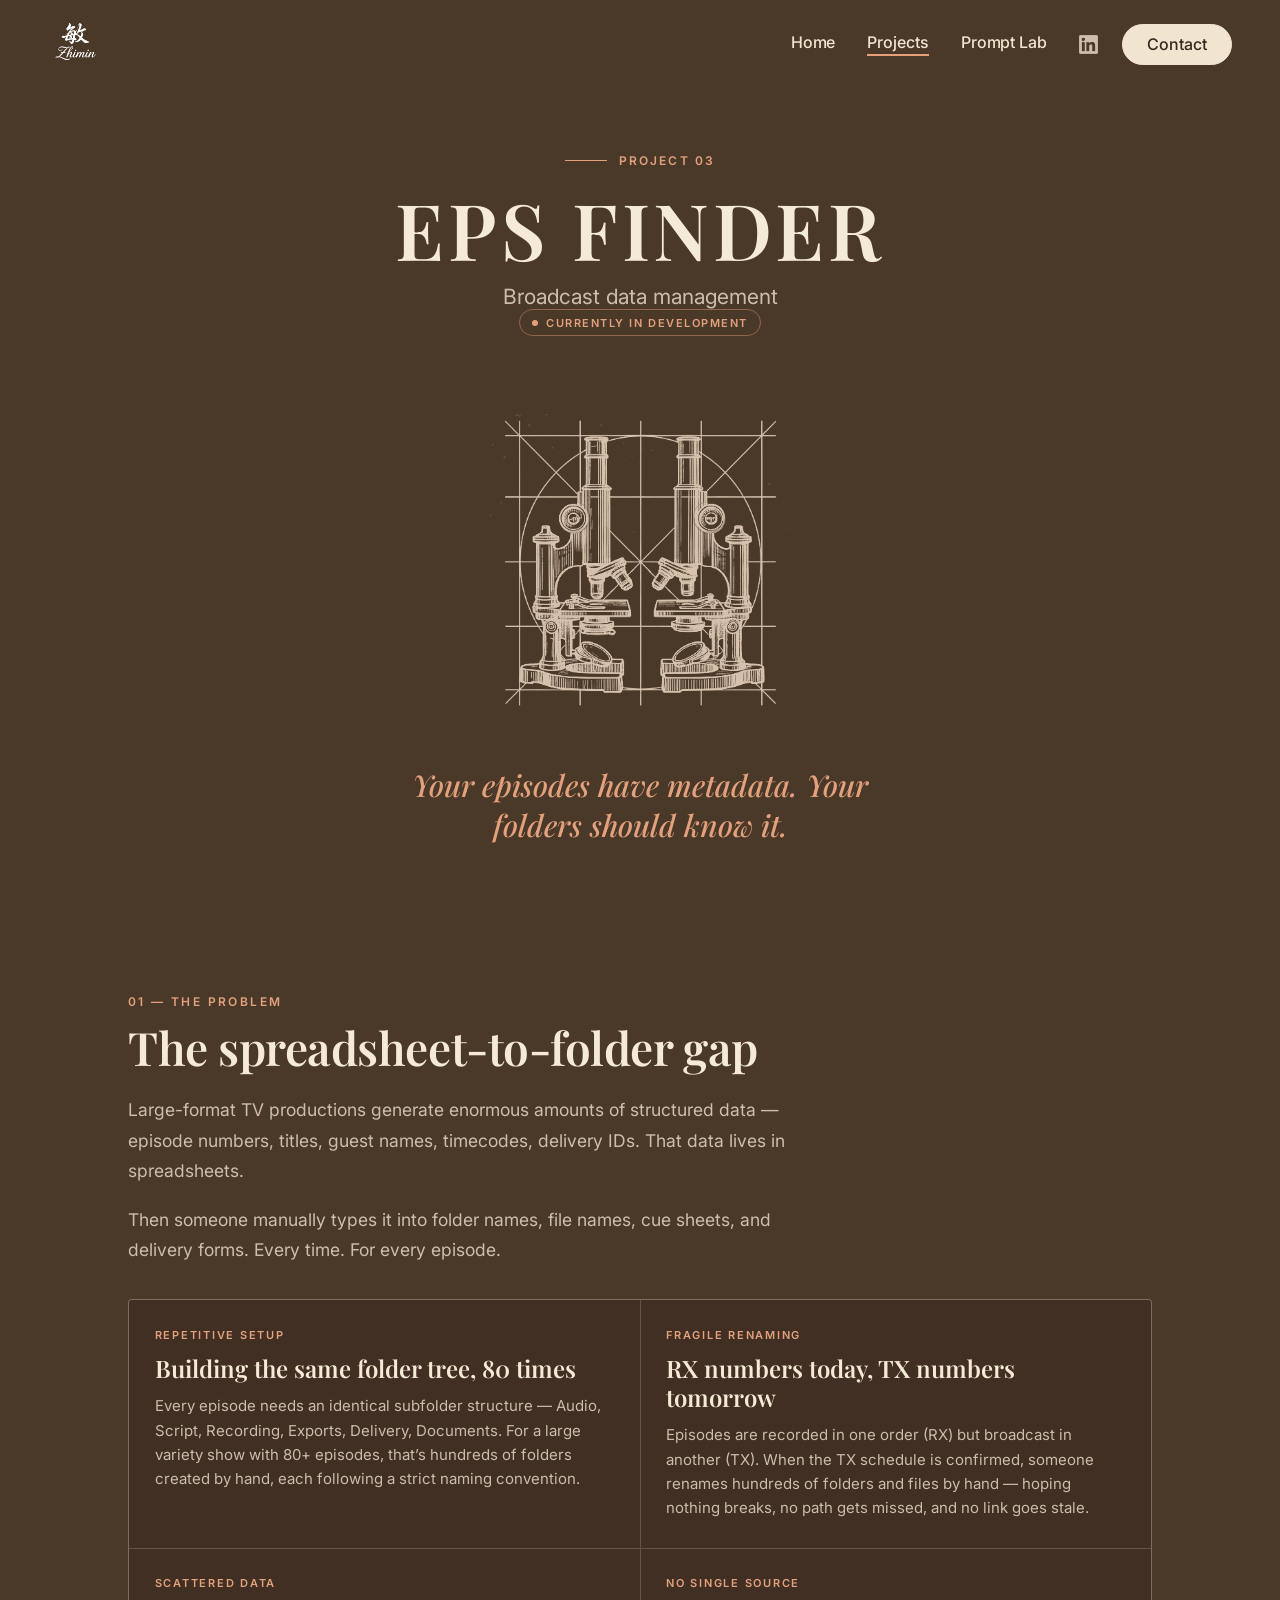
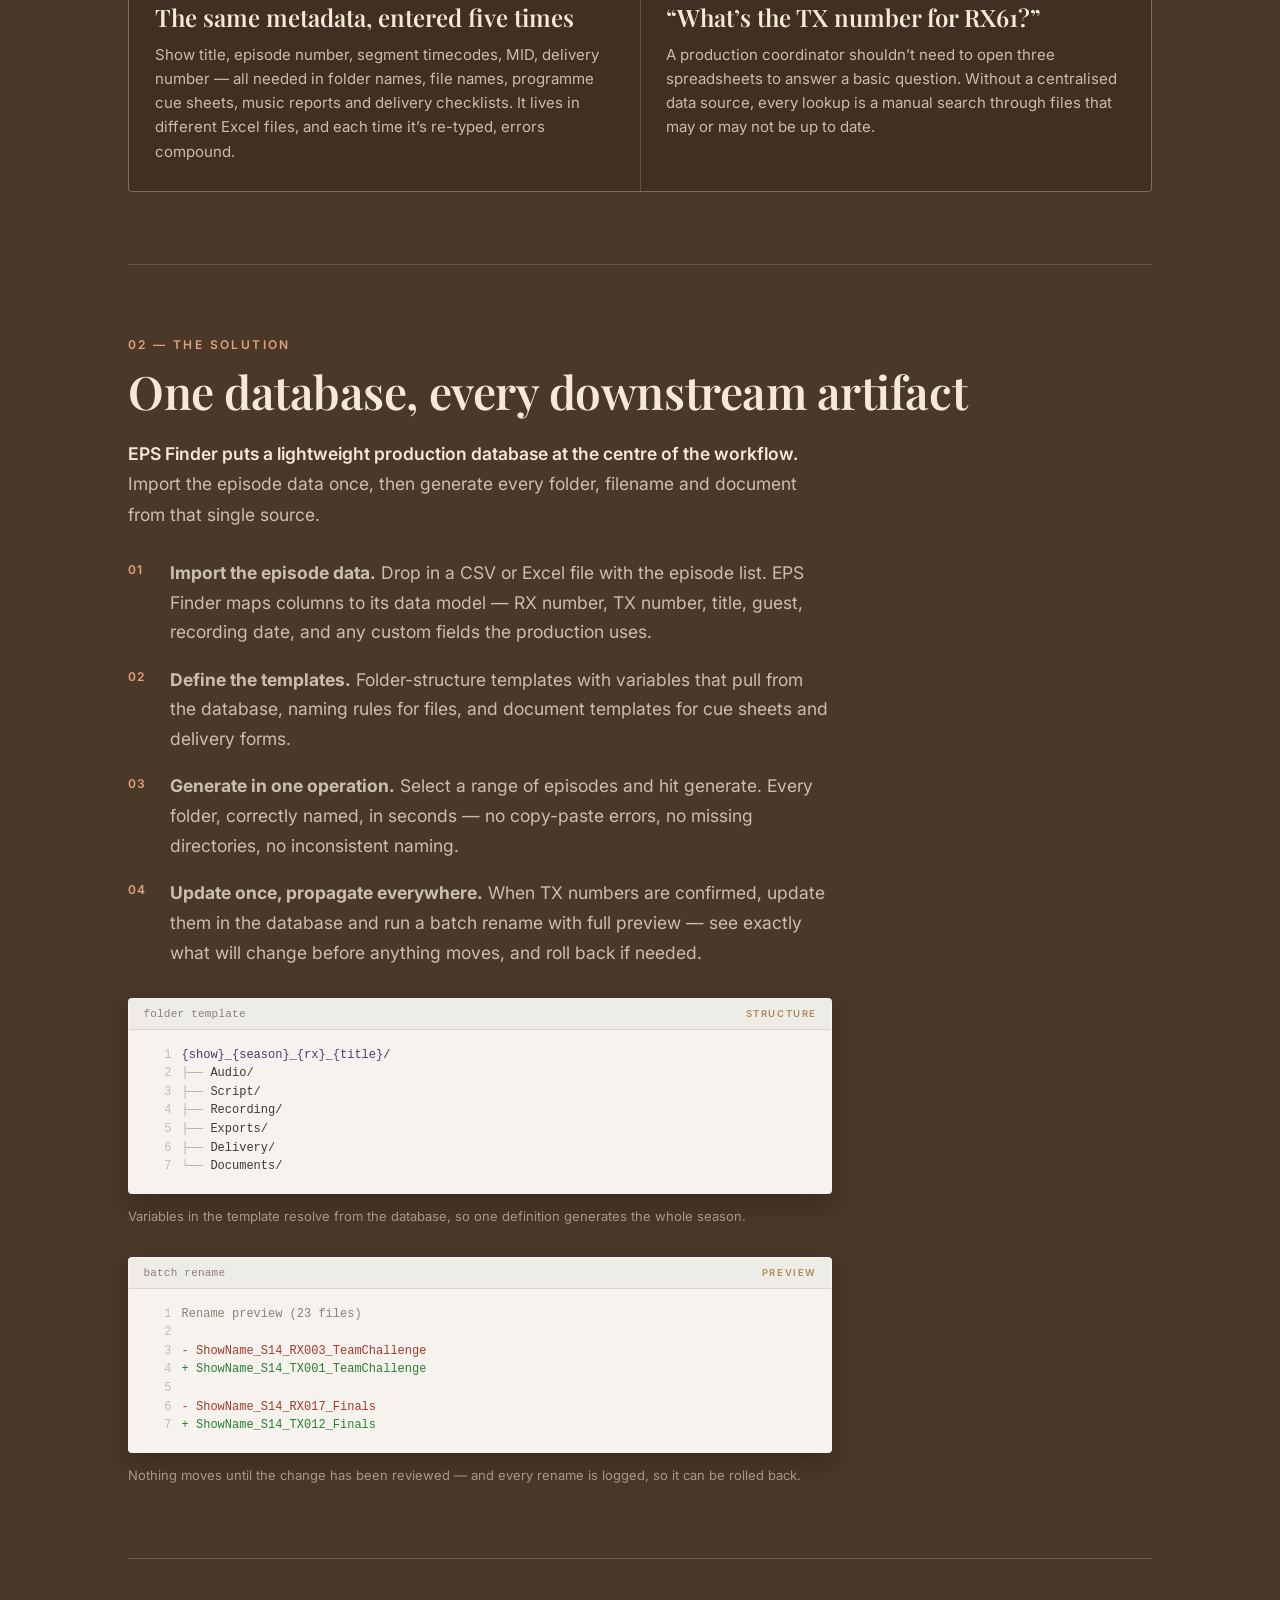
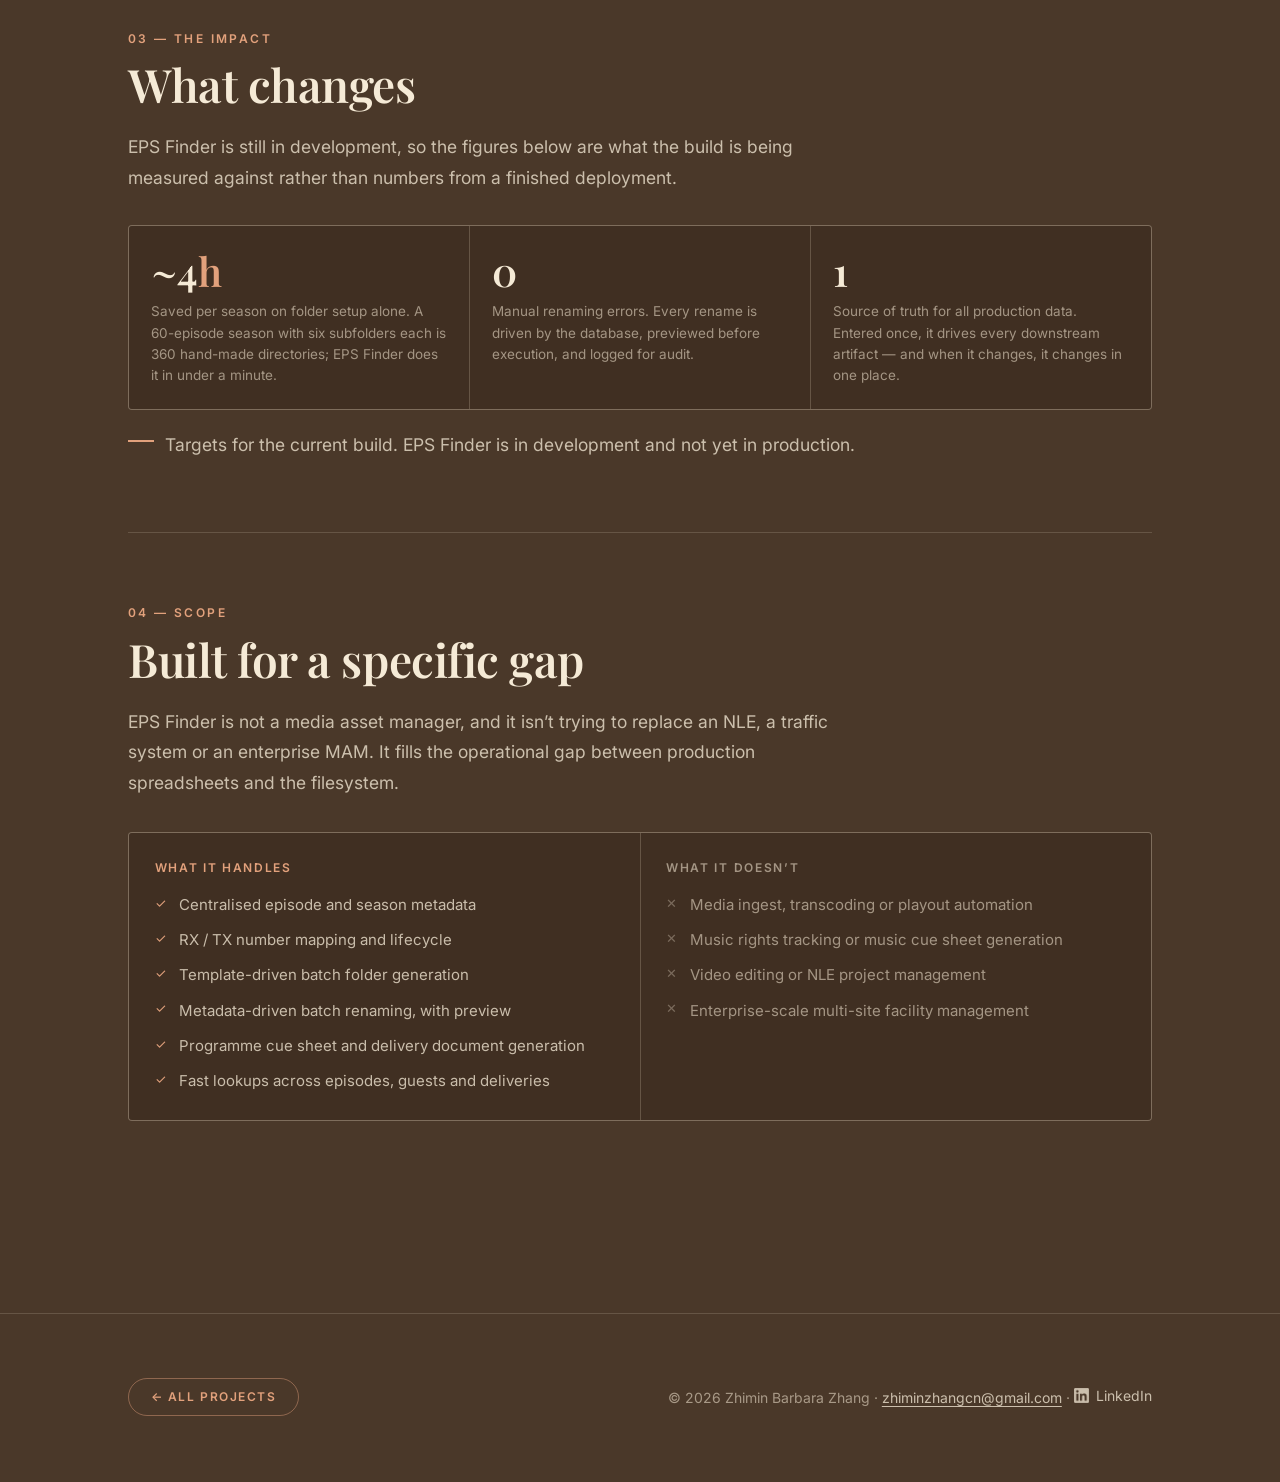
==== projects/eps-finder.html @ 6693f20f "Initial portfolio site for barbmin.com Co-Authored-By: Claude Opus 4.6 <noreply@anthropic.com>" ====
<!DOCTYPE html>
<html lang="en">
<head>
<meta charset="UTF-8">
<meta name="viewport" content="width=device-width, initial-scale=1.0">
<title>EPS Finder — Zhimin Barbara Zhang</title>
<meta name="description" content="EPS Finder — broadcast data management. One production database that drives folders, filenames and delivery documents.">
<link rel="icon" href="../assets/logo.png">

<link rel="preconnect" href="https://fonts.googleapis.com">
<link rel="preconnect" href="https://fonts.gstatic.com" crossorigin>
<link href="https://fonts.googleapis.com/css2?family=Playfair+Display:ital,wght@0,400;0,500;0,600;0,700;1,400;1,500;1,600&family=Inter:wght@400;500;600&display=swap" rel="stylesheet">

<link rel="stylesheet" href="../index.css">
<link rel="stylesheet" href="project.css">
</head>
<body>

<!-- ══════════════ NAVBAR ══════════════ -->
<nav class="nav on-dark" id="nav">
  <a class="logo" href="../index.html#home" aria-label="Zhimin Barbara Zhang — home">
    <img class="logo-mark" src="../assets/logo.png" alt="Zhimin">
  </a>
  <div class="nav-desktop">
    <a class="nav-link" href="../index.html#home">Home</a>
    <a class="nav-link is-active" href="../index.html#projects">Projects</a>
    <a class="nav-link" href="../index.html#prompt-lab">Prompt Lab</a>
    <a class="nav-social" href="https://www.linkedin.com/in/zhimin-zhang-creative" target="_blank" rel="noopener noreferrer"
       aria-label="Zhimin Barbara Zhang on LinkedIn" title="LinkedIn"><span class="li-mark" aria-hidden="true"></span></a>
    <button class="nav-pill" type="button" data-contact>Contact</button>
  </div>
  <button class="burger" id="burger" type="button" aria-label="Menu" aria-expanded="false" aria-controls="mobile-menu">
    <span></span><span></span><span></span>
  </button>
</nav>

<div class="mobile-overlay" id="mobile-menu" role="dialog" aria-modal="true" aria-label="Menu">
  <a href="../index.html#home">Home</a>
  <a href="../index.html#projects">Projects</a>
  <a href="../index.html#prompt-lab">Prompt Lab</a>
  <button class="mobile-cta" type="button" data-contact>Contact</button>
  <a class="mobile-social" href="https://www.linkedin.com/in/zhimin-zhang-creative" target="_blank" rel="noopener noreferrer"><span class="li-mark" aria-hidden="true"></span><span>LinkedIn</span></a>
</div>

<!-- ══════════════ TITLE CARD ══════════════ -->
<header class="phero">
  <div class="wrap">
    <p class="eyebrow"><span class="rule"></span>Project 03</p>
    <h1>EPS Finder</h1>
    <p class="sub">Broadcast data management</p>
    <p class="status"><span class="dot"></span>Currently in development</p>

    <div class="phero-art">
      <img class="plate" src="../assets/card_scope2.png" alt="Engraving of two mirrored microscopes">
      <img class="part" src="../assets/card_scope_lensL2.png" alt=""
           style="left:21.789%;top:28.670%;width:11.927%;height:11.927%;--dur:14s">
      <img class="part" src="../assets/card_scope_lensR2.png" alt=""
           style="left:66.972%;top:28.670%;width:11.927%;height:11.927%;--dur:14s">
      <img class="part is-static" data-axis src="../assets/card_scope_turretL2.png" alt=""
           style="left:31.651%;top:47.936%;width:16.972%;height:12.385%;--dur:20s;--k:1.4167;--ik:0.7059">
      <img class="part is-static" data-axis src="../assets/card_scope_turretR2.png" alt=""
           style="left:52.064%;top:47.936%;width:16.972%;height:12.385%;--dur:20s;--k:1.4167;--ik:0.7059">
    </div>

    <p class="tagline">Your episodes have metadata. Your folders should know it.</p>
  </div>
</header>

<!-- ══════════════ CASE STUDY ══════════════ -->
<article class="body">
  <div class="wrap">

    <section class="chapter">
      <span class="num">01 — The problem</span>
      <h2>The spreadsheet-to-folder gap</h2>
      <div class="measure">
        <p>Large-format TV productions generate enormous amounts of structured data — episode numbers,
          titles, guest names, timecodes, delivery IDs. That data lives in spreadsheets.</p>
        <p>Then someone manually types it into folder names, file names, cue sheets, and delivery forms.
          Every time. For every episode.</p>
      </div>

      <div class="issues">
        <div class="issue">
          <span class="tag">Repetitive setup</span>
          <h3>Building the same folder tree, 80 times</h3>
          <p>Every episode needs an identical subfolder structure — Audio, Script, Recording, Exports,
            Delivery, Documents. For a large variety show with 80+ episodes, that’s hundreds of folders
            created by hand, each following a strict naming convention.</p>
        </div>
        <div class="issue">
          <span class="tag">Fragile renaming</span>
          <h3>RX numbers today, TX numbers tomorrow</h3>
          <p>Episodes are recorded in one order (RX) but broadcast in another (TX). When the TX schedule
            is confirmed, someone renames hundreds of folders and files by hand — hoping nothing breaks,
            no path gets missed, and no link goes stale.</p>
        </div>
        <div class="issue">
          <span class="tag">Scattered data</span>
          <h3>The same metadata, entered five times</h3>
          <p>Show title, episode number, segment timecodes, MID, delivery number — all needed in folder
            names, file names, programme cue sheets, music reports and delivery checklists. It lives in
            different Excel files, and each time it’s re-typed, errors compound.</p>
        </div>
        <div class="issue">
          <span class="tag">No single source</span>
          <h3>“What’s the TX number for RX61?”</h3>
          <p>A production coordinator shouldn’t need to open three spreadsheets to answer a basic
            question. Without a centralised data source, every lookup is a manual search through files
            that may or may not be up to date.</p>
        </div>
      </div>
    </section>

    <section class="chapter">
      <span class="num">02 — The solution</span>
      <h2>One database, every downstream artifact</h2>
      <div class="measure">
        <p><strong>EPS Finder puts a lightweight production database at the centre of the workflow.</strong>
          Import the episode data once, then generate every folder, filename and document from that single
          source.</p>
        <ol class="steps">
          <li><strong>Import the episode data.</strong> Drop in a CSV or Excel file with the episode list.
            EPS Finder maps columns to its data model — RX number, TX number, title, guest, recording date,
            and any custom fields the production uses.</li>
          <li><strong>Define the templates.</strong> Folder-structure templates with variables that pull
            from the database, naming rules for files, and document templates for cue sheets and delivery
            forms.</li>
          <li><strong>Generate in one operation.</strong> Select a range of episodes and hit generate.
            Every folder, correctly named, in seconds — no copy-paste errors, no missing directories, no
            inconsistent naming.</li>
          <li><strong>Update once, propagate everywhere.</strong> When TX numbers are confirmed, update
            them in the database and run a batch rename with full preview — see exactly what will change
            before anything moves, and roll back if needed.</li>
        </ol>

        <figure class="codefig">
          <div class="codeblock is-inline">
            <div class="codeblock-bar">
              <span class="file">folder template</span>
              <span class="lang">Structure</span>
            </div>
            <pre class="code"><code><span class="l"><i class="path">{show}_{season}_{rx}_{title}</i>/</span><span class="l"><i class="tree">├── </i>Audio/</span><span class="l"><i class="tree">├── </i>Script/</span><span class="l"><i class="tree">├── </i>Recording/</span><span class="l"><i class="tree">├── </i>Exports/</span><span class="l"><i class="tree">├── </i>Delivery/</span><span class="l"><i class="tree">└── </i>Documents/</span></code></pre>
          </div>
          <figcaption>Variables in the template resolve from the database, so one definition
            generates the whole season.</figcaption>
        </figure>

        <figure class="codefig">
          <div class="codeblock is-inline">
            <div class="codeblock-bar">
              <span class="file">batch rename</span>
              <span class="lang">Preview</span>
            </div>
            <pre class="code"><code><span class="l"><i class="meta">Rename preview (23 files)</i></span><span class="l"></span><span class="l"><i class="del">- ShowName_S14_RX003_TeamChallenge</i></span><span class="l"><i class="ins">+ ShowName_S14_TX001_TeamChallenge</i></span><span class="l"></span><span class="l"><i class="del">- ShowName_S14_RX017_Finals</i></span><span class="l"><i class="ins">+ ShowName_S14_TX012_Finals</i></span></code></pre>
          </div>
          <figcaption>Nothing moves until the change has been reviewed — and every rename is
            logged, so it can be rolled back.</figcaption>
        </figure>
      </div>
    </section>

    <section class="chapter">
      <span class="num">03 — The impact</span>
      <h2>What changes</h2>
      <div class="measure">
        <p>EPS Finder is still in development, so the figures below are what the build is being
          measured against rather than numbers from a finished deployment.</p>
      </div>

      <div class="stats">
        <div class="stat">
          <span class="fig">~4<em>h</em></span>
          <span class="cap">Saved per season on folder setup alone. A 60-episode season with six
            subfolders each is 360 hand-made directories; EPS Finder does it in under a minute.</span>
        </div>
        <div class="stat">
          <span class="fig">0</span>
          <span class="cap">Manual renaming errors. Every rename is driven by the database, previewed
            before execution, and logged for audit.</span>
        </div>
        <div class="stat">
          <span class="fig">1</span>
          <span class="cap">Source of truth for all production data. Entered once, it drives every
            downstream artifact — and when it changes, it changes in one place.</span>
        </div>
      </div>

      <p class="provenance">Targets for the current build. EPS Finder is in development and
        not yet in production.</p>
    </section>

    <section class="chapter">
      <span class="num">04 — Scope</span>
      <h2>Built for a specific gap</h2>
      <div class="measure">
        <p>EPS Finder is not a media asset manager, and it isn’t trying to replace an NLE, a traffic
          system or an enterprise MAM. It fills the operational gap between production spreadsheets and
          the filesystem.</p>
      </div>

      <div class="scope">
        <div class="scope-col">
          <h3>What it handles</h3>
          <ul>
            <li>Centralised episode and season metadata</li>
            <li>RX / TX number mapping and lifecycle</li>
            <li>Template-driven batch folder generation</li>
            <li>Metadata-driven batch renaming, with preview</li>
            <li>Programme cue sheet and delivery document generation</li>
            <li>Fast lookups across episodes, guests and deliveries</li>
          </ul>
        </div>
        <div class="scope-col is-not">
          <h3>What it doesn’t</h3>
          <ul>
            <li>Media ingest, transcoding or playout automation</li>
            <li>Music rights tracking or music cue sheet generation</li>
            <li>Video editing or NLE project management</li>
            <li>Enterprise-scale multi-site facility management</li>
          </ul>
        </div>
      </div>
    </section>

  </div>
</article>

<footer class="pfoot">
  <div class="wrap">
    <a class="back" href="../index.html#projects">← All projects</a>
    <span class="mail">© <span id="year"></span> Zhimin Barbara Zhang ·
      <button type="button" data-contact>zhiminzhangcn@gmail.com</button> ·
      <a class="foot-li" href="https://www.linkedin.com/in/zhimin-zhang-creative"
         target="_blank" rel="noopener noreferrer">
        <span class="li-mark" aria-hidden="true"></span>LinkedIn</a></span>
  </div>
</footer>

<!-- ══════════════ CONTACT MODAL ══════════════ -->
<div class="modal-backdrop" id="modal" role="dialog" aria-modal="true" aria-labelledby="modal-title">
  <div class="modal">
    <button class="modal-close" id="modal-close" type="button" aria-label="Close">
      <svg width="16" height="16" viewBox="0 0 16 16" fill="none" aria-hidden="true">
        <path d="M3.5 3.5l9 9M12.5 3.5l-9 9" stroke="currentColor" stroke-width="1.4" stroke-linecap="round"/>
      </svg>
    </button>
    <p class="eyebrow" id="modal-title"><span class="rule"></span>Get in touch</p>
    <p class="modal-sub">Drop me a line — I read everything.</p>
    <div class="modal-row">
      <span class="modal-email">zhiminzhangcn@gmail.com</span>
      <button class="copy-btn" id="copy-btn" type="button">
        <span class="copy-label">Copy</span>
        <svg width="12" height="12" viewBox="0 0 12 12" fill="none" aria-hidden="true">
          <rect x="3.6" y="3.6" width="7" height="7" rx="1.3" stroke="currentColor" stroke-width="1.1"/>
          <path d="M8.4 1.4H2.7A1.3 1.3 0 0 0 1.4 2.7v5.7" stroke="currentColor" stroke-width="1.1" stroke-linecap="round"/>
        </svg>
      </button>
    </div>
    <a class="modal-mailto" href="mailto:zhiminzhangcn@gmail.com">Open in mail app →</a>
  </div>
</div>

<script src="project.js"></script>
</body>
</html>
---- index.css ----
/* ═══════════════════════════════════════════════════════════
   Zhimin Barbara Zhang — hero landing page
   Type + palette follow font_navigate.png
   ═══════════════════════════════════════════════════════════ */

:root {
  --font-heading: 'Playfair Display', 'Iowan Old Style', Georgia, serif;
  --font-body: 'Inter', 'Helvetica Neue', Arial, sans-serif;

  --paper:      #f6ecdb;
  --paper-alt:  #f0e4cf;
  --ink:        #14303f;
  --ink-soft:   #5d6f78;
  --terra:      #c05f3c;
  --terra-deep: #a94e2e;
  --rule:       rgba(20, 48, 63, 0.14);
}

*, *::before, *::after { margin: 0; padding: 0; box-sizing: border-box; }

html { scroll-behavior: smooth; }

body {
  font-family: var(--font-body);
  color: var(--ink);
  background: var(--paper);
  -webkit-font-smoothing: antialiased;
  overflow-x: hidden;
}

@media (prefers-reduced-motion: reduce) {
  html { scroll-behavior: auto; }
  *, *::before, *::after { animation-duration: .001ms !important; transition-duration: .001ms !important; }
}

.sr-only {
  position: absolute; width: 1px; height: 1px; padding: 0; margin: -1px;
  overflow: hidden; clip: rect(0 0 0 0); white-space: nowrap; border: 0;
}

/* ═══════════════ NAVBAR ═══════════════ */
.nav {
  position: fixed; inset: 0 0 auto 0; z-index: 20;
  display: flex; align-items: center; justify-content: space-between;
  padding: 0.9rem 1.25rem;
  transition: background-color .3s ease, box-shadow .3s ease, backdrop-filter .3s ease;
}
@media (min-width: 640px) { .nav { padding: 1.05rem 2.25rem; } }
@media (min-width: 1100px) { .nav { padding: 1.15rem 3rem; } }

.nav.is-stuck {
  background: rgba(246, 236, 219, .84);
  backdrop-filter: blur(10px); -webkit-backdrop-filter: blur(10px);
  box-shadow: 0 1px 0 var(--rule);
}

.logo { display: flex; align-items: center; text-decoration: none; }
.logo-mark { height: 44px; width: auto; display: block; transition: filter .3s ease, opacity .2s ease; }
@media (min-width: 640px) { .logo-mark { height: 52px; } }
.logo:hover .logo-mark { opacity: .72; }

.nav-desktop { display: none; align-items: center; gap: 2rem; }
@media (min-width: 860px) { .nav-desktop { display: flex; } }

.nav-link {
  position: relative; font-size: 16px; font-weight: 500; letter-spacing: -0.005em;
  color: var(--ink); text-decoration: none; padding-bottom: 4px;
  transition: color .2s ease;
}
.nav-link::after {
  content: ''; position: absolute; left: 0; right: 0; bottom: 0; height: 2px;
  background: var(--terra); transform: scaleX(0); transform-origin: left;
  transition: transform .28s cubic-bezier(.4,0,.2,1);
}
.nav-link:hover { color: var(--terra); }
.nav-link:hover::after, .nav-link.is-active::after { transform: scaleX(1); }
.nav-link.is-active { color: var(--ink); }

.nav-pill {
  font: inherit; font-size: 16px; font-weight: 500; cursor: pointer;
  color: var(--paper); background: var(--ink); border: 1px solid var(--ink);
  border-radius: 9999px; padding: .58em 1.5em;
  transition: background-color .22s ease, color .22s ease, transform .22s ease;
}
.nav-pill:hover { background: var(--terra); border-color: var(--terra); transform: translateY(-1px); }

/* hamburger */
.burger { display: flex; flex-direction: column; gap: 5px; background: none; border: 0; cursor: pointer; padding: 4px 0; }
@media (min-width: 860px) { .burger { display: none; } }
.burger span {
  display: block; width: 1.5rem; height: 2px; background: var(--ink);
  transition: transform .3s ease, opacity .3s ease, background-color .3s ease;
}
.burger.open span { background: var(--paper); }
.nav.menu-open .logo-mark { filter: brightness(0) invert(1); }
.burger.open span:nth-child(1) { transform: translateY(7px) rotate(45deg); }
.burger.open span:nth-child(2) { opacity: 0; }
.burger.open span:nth-child(3) { transform: translateY(-7px) rotate(-45deg); }

/* ═══════════════ MOBILE OVERLAY ═══════════════ */
.mobile-overlay {
  position: fixed; inset: 0; z-index: 19;
  display: flex; flex-direction: column; justify-content: center; align-items: flex-start;
  gap: 1.75rem; padding: 0 2rem;
  background: rgba(14, 40, 54, .95);
  backdrop-filter: blur(12px); -webkit-backdrop-filter: blur(12px);
  opacity: 0; pointer-events: none; transition: opacity .3s ease;
}
.mobile-overlay.open { opacity: 1; pointer-events: auto; }
@media (min-width: 860px) { .mobile-overlay { display: none; } }
.mobile-overlay a, .mobile-cta {
  font-family: var(--font-heading); font-size: 34px; font-weight: 500; color: var(--paper);
  text-decoration: none; background: none; border: 0; padding: 0; cursor: pointer;
}
.mobile-cta { color: #e79c7c; font-style: italic; }

/* ═══════════════ HERO ═══════════════ */
.hero {
  position: relative; z-index: 2;
  height: 100vh; height: 100svh; min-height: 580px;
  display: flex; flex-direction: column; overflow: hidden;
  background: transparent;
}

/* ═══════════════ PAGE GROUND + DISTANT WORKS ═══════════════ */
.page-wash { position: fixed; inset: 0; z-index: 0; background: var(--paper); pointer-events: none; }

.backdrop { position: fixed; inset: 0; z-index: 1; pointer-events: none; overflow: hidden; }
.backdrop-layer {
  position: absolute; inset: 0;
  display: flex; align-items: flex-end; justify-content: center;
  -webkit-mask-image: radial-gradient(112% 86% at 50% 56%, #000 30%, transparent 80%);
          mask-image: radial-gradient(112% 86% at 50% 56%, #000 30%, transparent 80%);
}
/* the hero look: warm, washed back, reading as distance */
.backdrop-layer.is-dark { filter: sepia(.62) saturate(1.15) hue-rotate(-8deg) contrast(.82) blur(.4px); }
/* the Projects look: the same plate inverted, so dark ink becomes a pale
   engraving that still reads against the sepia ground */
.backdrop-layer.is-light { filter: invert(1) sepia(.42) saturate(1.6) hue-rotate(-14deg) brightness(1.04); }

.backdrop-inner { position: relative; will-change: transform; }
/* the plate stays in flow so the container keeps its height; the gears float on top */
.backdrop-inner > img { position: absolute; }
.backdrop-inner > img.backdrop-plate { position: relative; display: block; width: 100%; height: auto; }
.bg-gear { transform-origin: 50% 50%; }

.scene { position: absolute; inset: 0; width: 100%; height: 100%; display: block; z-index: 1; }

.hero-inner {
  position: relative; z-index: 4;
  flex: 1; display: flex; flex-direction: column;
  justify-content: flex-start;
  padding: calc(74px + 3vh) 1.25rem 0;
  pointer-events: none;
}
@media (min-width: 640px) { .hero-inner { padding-left: 2.25rem; padding-right: 2.25rem; } }
@media (min-width: 860px) {
  .hero-inner { justify-content: center; padding: 0 2.25rem 20vh; }
}
@media (min-width: 1100px) { .hero-inner { padding-left: 3rem; padding-right: 3rem; } }
.hero-copy { max-width: 34rem; pointer-events: auto; }

.eyebrow {
  display: flex; align-items: center; gap: .75rem;
  font-size: 12px; font-weight: 600; letter-spacing: .18em; text-transform: uppercase;
  color: var(--terra); margin-bottom: 1.1rem;
}
.eyebrow .rule { display: block; width: 42px; height: 1.5px; background: currentColor; flex: none; }

.hero-title {
  font-family: var(--font-heading); font-weight: 600; text-wrap: balance;
  font-size: clamp(42px, 7.1vw, 78px); line-height: 1.0; letter-spacing: -0.018em;
  margin-bottom: 1.1rem;
}
.hero-title span { display: block; }
.hero-title .t-2 { margin-left: .04em; }
.hero-title em { font-style: italic; font-weight: 500; color: var(--terra); }

.hero-desc {
  font-size: clamp(14px, 1.9vw, 17px); line-height: 1.6; font-weight: 400;
  color: var(--ink-soft); min-height: 4.8em; margin-bottom: 1.6rem; max-width: 30rem;
}
.tw-cursor {
  display: inline-block; width: 2px; height: 1.05em; background: var(--terra);
  vertical-align: -.14em; margin-left: 2px; animation: blink 1s step-end infinite;
}
.tw-cursor.done { display: none; }
@keyframes blink { 0%, 100% { opacity: 1; } 50% { opacity: 0; } }

.actions {
  display: flex; flex-wrap: wrap; gap: .7rem;
  opacity: 0; transform: translateY(8px);
  transition: opacity .5s ease, transform .5s ease;
}
.actions.show { opacity: 1; transform: translateY(0); }

.btn {
  display: inline-flex; align-items: center; justify-content: center;
  font: inherit; font-size: 15px; font-weight: 500; cursor: pointer;
  border-radius: 9999px; padding: .95em 2em; white-space: nowrap; text-decoration: none;
  transition: background-color .22s ease, color .22s ease, border-color .22s ease, transform .22s ease;
}
.btn-solid { background: var(--terra); color: #fff; border: 1px solid var(--terra); }
.btn-solid:hover { background: var(--terra-deep); border-color: var(--terra-deep); transform: translateY(-2px); }
.btn-ghost { background: transparent; color: var(--ink); border: 1px solid rgba(20,48,63,.28); }
.btn-ghost:hover { background: var(--ink); color: var(--paper); border-color: var(--ink); transform: translateY(-2px); }

/* ═══════════════ SECTIONS ═══════════════ */
.section { position: relative; z-index: 2; padding: clamp(80px, 12vw, 150px) 1.25rem; scroll-margin-top: 82px; }
@media (min-width: 640px) { .section { padding-left: 2.25rem; padding-right: 2.25rem; } }
@media (min-width: 1100px) { .section { padding-left: 3rem; padding-right: 3rem; } }
.section-alt { background: var(--paper-alt); }
.footer { position: relative; z-index: 2; background: var(--paper-alt); }
.section-inner { max-width: 1100px; margin: 0 auto; }

.section h2 {
  font-family: var(--font-heading); font-weight: 600;
  font-size: clamp(34px, 5.6vw, 60px); letter-spacing: -.02em; line-height: 1.04;
  margin: 0 0 1.1rem;
}
.section-lead { max-width: 40rem; font-size: clamp(15px, 2.1vw, 18px); line-height: 1.65; color: var(--ink-soft); }

.cards { display: grid; gap: 1.1rem; margin-top: 2.8rem; grid-template-columns: 1fr; }
@media (min-width: 640px) { .cards { grid-template-columns: repeat(2, 1fr); } }
@media (min-width: 940px) { .cards { grid-template-columns: repeat(3, 1fr); } }
.card {
  border: 1px solid var(--rule); border-radius: 4px; padding: 1.75rem;
  background: rgba(255,255,255,.4);
  transition: transform .25s ease, background-color .25s ease, border-color .25s ease;
}
.card:hover { transform: translateY(-3px); background: rgba(255,255,255,.82); border-color: rgba(20,48,63,.3); }
.card h3 { font-family: var(--font-heading); font-size: 23px; font-weight: 500; margin-bottom: .6rem; }
.card p { font-size: 15px; line-height: 1.6; color: var(--ink-soft); }
.card .tag {
  display: inline-block; margin-top: 1.2rem; font-size: 11px; font-weight: 600;
  letter-spacing: .12em; text-transform: uppercase; color: var(--terra); opacity: .8;
}
.placeholder-note { margin-top: 2rem; font-size: 13px; color: var(--ink-soft); opacity: .7; font-style: italic; }

.footer {
  display: flex; flex-wrap: wrap; gap: .75rem 1.5rem;
  justify-content: space-between; align-items: center;
  padding: 2.25rem 1.25rem; border-top: 1px solid var(--rule); font-size: 14px; color: var(--ink-soft);
}
@media (min-width: 640px) { .footer { padding-left: 2.25rem; padding-right: 2.25rem; } }
.footer-link {
  font: inherit; background: none; border: 0; color: var(--ink); cursor: pointer;
  text-decoration: underline; text-underline-offset: 3px; transition: color .2s ease;
}
.footer-link:hover { color: var(--terra); }

/* ═══════════════ CONTACT MODAL ═══════════════ */
.modal-backdrop {
  position: fixed; inset: 0; z-index: 40;
  display: flex; align-items: center; justify-content: center; padding: 1.25rem;
  background: rgba(14, 40, 54, .55);
  backdrop-filter: blur(6px); -webkit-backdrop-filter: blur(6px);
  opacity: 0; pointer-events: none; transition: opacity .25s ease;
}
.modal-backdrop.open { opacity: 1; pointer-events: auto; }
.modal {
  position: relative; width: 100%; max-width: 27rem;
  /* The card carries its own colour: project pages set a cream body colour for
     the sepia ground, and anything here without an explicit colour would
     inherit it and vanish against the card's own paper. */
  background: var(--paper); color: var(--ink);
  border-radius: 6px; padding: 2.25rem;
  box-shadow: 0 24px 60px rgba(14, 40, 54, .3);
  transform: translateY(10px) scale(.98); transition: transform .28s cubic-bezier(.2,.8,.3,1);
}
.modal-backdrop.open .modal { transform: translateY(0) scale(1); }
.modal .eyebrow { margin-bottom: .5rem; color: var(--terra-deep); }
.modal-close {
  position: absolute; top: 1rem; right: 1rem;
  background: none; border: 0; color: var(--ink); cursor: pointer;
  opacity: .5; transition: opacity .2s ease; line-height: 0; padding: 4px;
}
.modal-close:hover { opacity: 1; }
.modal-sub { margin: 0 0 1.4rem; color: var(--ink-soft); font-size: 15px; }
.modal-row {
  display: flex; align-items: center; justify-content: space-between; gap: .75rem;
  border: 1px solid var(--rule); border-radius: 9999px; padding: .4rem .4rem .4rem 1.1rem;
  background: rgba(255,255,255,.6);
}
/* the address is the one thing people came here to read: set explicitly to a
   near-black deepening of the site ink, so it never depends on inheritance */
.modal-email {
  font-size: clamp(13px, 3.4vw, 15px); overflow-wrap: anywhere;
  color: #0b1a24;
}
.copy-btn {
  display: inline-flex; align-items: center; gap: .5rem; flex-shrink: 0;
  font: inherit; font-size: 13px; font-weight: 500; cursor: pointer;
  background: var(--ink); color: var(--paper); border: 1px solid var(--ink);
  border-radius: 9999px; padding: .55em 1.1em;
  transition: background-color .2s ease, color .2s ease;
}
.copy-btn:hover { background: var(--terra); border-color: var(--terra); color: #fff; }
.copy-btn.copied { background: #2e6f4e; border-color: #2e6f4e; color: #fff; }
.modal-mailto {
  display: inline-block; margin-top: 1.4rem; font-size: 14px; color: var(--ink);
  text-decoration: underline; text-underline-offset: 3px; transition: color .2s ease;
}
.modal-mailto:hover { color: var(--terra); }

/* ═══════════════════════════════════════════════════════════
   PROJECTS — illustrated cards
   ═══════════════════════════════════════════════════════════ */
.section-projects {
  /* the ground under this section washes from cream to sepia as you scroll in,
     so the type colour is driven from the same progress in app.js — a fixed
     colour would be unreadable at one end of the transition or the other */
  --proj-ink: var(--ink);
  --proj-soft: var(--ink-soft);
  --proj-accent: var(--terra);
  color: var(--proj-ink);
  padding-top: clamp(90px, 13vw, 165px);
  padding-bottom: clamp(90px, 13vw, 165px);
}
.section-projects h2 { color: var(--proj-ink); }
.section-projects .eyebrow { color: var(--proj-accent); }
.section-projects .section-lead { color: var(--proj-soft); }

.pcards { display: grid; gap: 1.25rem; margin-top: 3rem; grid-template-columns: 1fr; }
@media (min-width: 700px)  { .pcards { grid-template-columns: repeat(2, 1fr); } }
@media (min-width: 1020px) { .pcards { grid-template-columns: repeat(3, 1fr); } }

.pcard {
  display: flex; flex-direction: column; align-items: center; text-align: center;
  text-decoration: none; color: var(--ink);
  background: linear-gradient(180deg, #f8f0de 0%, #efe4cb 100%);
  border: 1px solid rgba(58, 42, 28, .20);
  border-radius: 3px;
  padding: 1.5rem 1.4rem 1.6rem;
  box-shadow: 0 2px 10px rgba(18, 10, 4, .16);
  transition: transform .4s cubic-bezier(.2,.8,.3,1), box-shadow .4s ease,
              border-color .4s ease, background .4s ease;
}
.pcard:hover, .pcard:focus-visible {
  transform: translateY(-8px);
  border-color: rgba(58, 42, 28, .42);
  background: linear-gradient(180deg, #fdf7e9 0%, #f4ead4 100%);
  box-shadow: 0 26px 54px rgba(14, 8, 3, .40);
  outline: none;
}

.pcard-art {
  position: relative; display: block; width: 100%; aspect-ratio: 1 / 1;
  margin-bottom: 1.4rem;
  /* the plates are stored as flat ink + alpha, warmed here to match the paper */
  filter: sepia(.38) saturate(1.35) hue-rotate(-6deg);
}
.pcard-art img { position: absolute; display: block; }
.pcard-plate { inset: 0; width: 100%; height: 100%; }
.pcard-part { transform-origin: 50% 50%; }
/* a wheel seen at an angle spins in its own plane, not the screen's:
   un-squash, rotate, re-squash */
.pcard-part[data-axis] { transform: scaleX(var(--k)) rotate(0turn) scaleX(var(--ik)); }

.pcard-hands { position: absolute; inset: 0; width: 100%; height: 100%; overflow: visible;
               --hub-x: 215.5px; --hub-y: 261px; }
/* the hand paths are authored from the origin pointing right, so they must be
   moved onto the dial's hub before being rotated about it */
.pcard-hands .hand {
  fill: #3a2a1c;
  transform-box: view-box; transform-origin: 0 0;
  transform: translate(var(--hub-x), var(--hub-y)) rotate(var(--a));
}

@keyframes partspin  { to { transform: rotate(1turn); } }
@keyframes wheelspin { from { transform: scaleX(var(--k)) rotate(0turn) scaleX(var(--ik)); }
                       to   { transform: scaleX(var(--k)) rotate(1turn) scaleX(var(--ik)); } }
@keyframes handspin  { from { transform: translate(var(--hub-x), var(--hub-y)) rotate(var(--a)); }
                       to   { transform: translate(var(--hub-x), var(--hub-y)) rotate(calc(var(--a) + 360deg)); } }

.pcard:hover .pcard-part,
.pcard:focus-visible .pcard-part { animation: partspin var(--dur, 5s) linear infinite; }
.pcard:hover .pcard-part[data-axis],
.pcard:focus-visible .pcard-part[data-axis] { animation: wheelspin var(--dur, 4.5s) linear infinite; }
.pcard:hover .hand.hour,   .pcard:focus-visible .hand.hour   { animation: handspin 7s   linear infinite; }
.pcard:hover .hand.minute, .pcard:focus-visible .hand.minute { animation: handspin 1.8s linear infinite; }

.pcard h3 {
  font-family: var(--font-heading); font-weight: 600;
  font-size: clamp(21px, 2.3vw, 28px); letter-spacing: .055em; text-transform: uppercase;
  line-height: 1.1; margin-bottom: .65rem;
}
.pcard p { font-size: 15px; line-height: 1.5; color: var(--ink-soft); max-width: 17rem; }

.pcard-more {
  display: inline-flex; align-items: center; gap: .5rem;
  margin-top: 1.3rem; font-size: 12px; font-weight: 600;
  letter-spacing: .13em; text-transform: uppercase; color: var(--terra);
  opacity: 0; transform: translateY(7px);
  transition: opacity .38s ease .1s, transform .38s ease .1s;
}
.pcard:hover .pcard-more, .pcard:focus-visible .pcard-more { opacity: 1; transform: translateY(0); }

@media (prefers-reduced-motion: reduce) {
  .pcard:hover .pcard-part, .pcard:hover .hand,
  .pcard:focus-visible .pcard-part, .pcard:focus-visible .hand { animation: none; }
  .pcard-more { opacity: 1; transform: none; }
}

/* the navbar has to survive the sepia ground under Projects */
.nav.on-dark .nav-link { color: #f2e5cf; }
.nav.on-dark .nav-link:hover { color: #e9b492; }
.nav.on-dark .nav-link::after { background: #e2a17c; }
.nav.on-dark .nav-pill { background: #f2e5cf; color: #35281d; border-color: #f2e5cf; }
.nav.on-dark .nav-pill:hover { background: #e2a17c; border-color: #e2a17c; color: #35281d; }
.nav.on-dark .logo-mark { filter: brightness(0) invert(1); }
.nav.on-dark .burger span { background: #f2e5cf; }
.nav.is-stuck.on-dark {
  background: rgba(56, 42, 30, .84);
  box-shadow: 0 1px 0 rgba(242, 229, 207, .15);
}

/* ═══════════════════════════════════════════════════════════
   PROMPT LAB — light chapter, set against Projects' sepia
   ═══════════════════════════════════════════════════════════ */
.section-lab {
  position: relative; overflow: hidden;
  background: linear-gradient(180deg, #f7efe0 0%, #f3e8d4 100%);
  padding-bottom: clamp(120px, 18vw, 220px);
}
/* the workshop itself — an interior, so it fills the section rather than
   sitting on a horizon, and fades at top and bottom into the neighbours */
.lab-scene {
  position: absolute; inset: 0; width: 100%; height: 100%;
  object-fit: cover; object-position: center 42%;
  opacity: .15;
  filter: sepia(.5) saturate(1.25) hue-rotate(-8deg);
  pointer-events: none; user-select: none;
  -webkit-mask-image: linear-gradient(180deg, transparent 0%, #000 18%, #000 78%, transparent 100%);
          mask-image: linear-gradient(180deg, transparent 0%, #000 18%, #000 78%, transparent 100%);
}
.section-lab .section-inner { position: relative; z-index: 1; }

.lcards { display: grid; gap: 1.5rem; margin-top: 3rem; grid-template-columns: 1fr; }
@media (min-width: 780px) { .lcards { grid-template-columns: 1fr 1fr; gap: 2rem; } }

.lcard {
  display: flex; flex-direction: column; align-items: center; text-align: center;
  font: inherit; color: var(--ink); cursor: pointer;
  background: #faf3e4;
  border: 1px solid rgba(58, 42, 28, .22);
  border-radius: 3px;
  padding: 2rem 1.6rem 1.8rem;
  box-shadow: 0 2px 10px rgba(58, 42, 28, .07);
  transition: transform .4s cubic-bezier(.2,.8,.3,1), box-shadow .4s ease,
              border-color .4s ease, background .4s ease;
}
.lcard:hover, .lcard:focus-visible {
  transform: translateY(-6px);
  background: #fdf8ec;
  border-color: rgba(58, 42, 28, .42);
  box-shadow: 0 22px 46px rgba(58, 42, 28, .18);
  outline: none;
}

.lcard-art {
  display: block; width: min(280px, 68%); aspect-ratio: 1 / 1; margin-bottom: 1.5rem;
  overflow: hidden;
}
.pl-art {
  display: block; width: 100%; height: 100%; color: #3a2a1c;
  transform: scale(1); transform-origin: 50% 50%;
  transition: transform 1.1s cubic-bezier(.22,.7,.25,1);
}
.lcard:hover .pl-art, .lcard:focus-visible .pl-art { transform: scale(1.14); }

.pl-grid { opacity: .26; }
.pl-ring { opacity: .92; }
.pl-ticks { opacity: .55; }
.pl-glass { opacity: .92; }
.pl-numeral {
  font-family: var(--font-heading); font-size: 84px; font-weight: 600; letter-spacing: .01em;
  fill: none; stroke: currentColor; stroke-width: 2.2; paint-order: stroke;
}

.lcard h3 {
  font-family: var(--font-heading); font-weight: 600;
  font-size: clamp(23px, 2.6vw, 31px); letter-spacing: .045em; text-transform: uppercase;
  line-height: 1.1; margin-bottom: .7rem;
}
.lcard > p { font-size: 15.5px; line-height: 1.55; color: var(--ink-soft); max-width: 20rem; }

.lcard-more {
  display: inline-flex; align-items: center; gap: .5rem;
  margin-top: 1.4rem; font-size: 12px; font-weight: 600;
  letter-spacing: .13em; text-transform: uppercase; color: var(--terra);
  opacity: 0; transform: translateY(7px);
  transition: opacity .38s ease .08s, transform .38s ease .08s;
}
.lcard:hover .lcard-more, .lcard:focus-visible .lcard-more { opacity: 1; transform: translateY(0); }

@media (prefers-reduced-motion: reduce) {
  .lcard:hover .pl-art, .lcard:focus-visible .pl-art { transform: none; }
  .lcard-more { opacity: 1; transform: none; }
}

/* ═══════════════ PROMPT SHEET ═══════════════ */
.sheet-backdrop {
  position: fixed; inset: 0; z-index: 45;
  display: flex; align-items: center; justify-content: center; padding: 1.25rem;
  background: rgba(14, 40, 54, .58);
  backdrop-filter: blur(6px); -webkit-backdrop-filter: blur(6px);
  opacity: 0; pointer-events: none; transition: opacity .25s ease;
}
.sheet-backdrop.open { opacity: 1; pointer-events: auto; }
.sheet {
  position: relative; width: 100%; max-width: 46rem; max-height: min(88vh, 900px);
  display: flex; flex-direction: column;
  background: var(--paper); color: var(--ink);
  border-radius: 6px; box-shadow: 0 28px 70px rgba(14, 40, 54, .34);
  transform: translateY(12px) scale(.98); transition: transform .3s cubic-bezier(.2,.8,.3,1);
}
.sheet-backdrop.open .sheet { transform: translateY(0) scale(1); }
.sheet-close {
  position: absolute; top: .9rem; right: .9rem; z-index: 2;
  background: rgba(246, 236, 219, .9); border: 0; border-radius: 9999px;
  color: var(--ink); cursor: pointer; opacity: .6; transition: opacity .2s ease;
  line-height: 0; padding: 7px;
}
.sheet-close:hover { opacity: 1; }
.sheet-body { overflow-y: auto; overscroll-behavior: contain; padding: 2.1rem; }
@media (min-width: 640px) { .sheet-body { padding: 2.6rem 2.8rem; } }

.sheet-head { margin-bottom: 1.6rem; }
.sheet-head h2 {
  font-family: var(--font-heading); font-weight: 600;
  font-size: clamp(28px, 4.4vw, 42px); letter-spacing: -.01em; line-height: 1.06;
  margin: .2rem 0 .9rem;
}
.sheet-lead { font-size: clamp(15px, 2vw, 17px); line-height: 1.62; color: var(--ink-soft); }

/* tabs — labelled, so every prompt in the set is visible at a glance */
.tabs {
  display: flex; flex-wrap: wrap; gap: .4rem;
  border-bottom: 1px solid var(--rule); margin-bottom: 1.5rem;
}
.tab {
  font: inherit; font-size: 13px; font-weight: 500; cursor: pointer;
  background: none; border: 0; border-bottom: 2px solid transparent;
  color: var(--ink-soft); padding: .7em 1em; margin-bottom: -1px;
  transition: color .2s ease, border-color .2s ease;
}
.tab:hover { color: var(--ink); }
.tab.is-on { color: var(--ink); border-bottom-color: var(--terra); font-weight: 600; }
.tabpanel { display: none; }
.tabpanel.is-on { display: block; }

.prompt-block { border: 1px solid var(--rule); border-radius: 4px; overflow: hidden; background: #fbf5e7; }
.prompt-block + .prompt-block { margin-top: 1.4rem; }
.prompt-bar {
  display: flex; align-items: center; justify-content: space-between; gap: 1rem;
  padding: .6rem .8rem .6rem 1rem; border-bottom: 1px solid var(--rule);
  background: rgba(58, 42, 28, .04);
}
.prompt-name { font-size: 12px; font-weight: 600; letter-spacing: .08em; text-transform: uppercase; color: var(--ink-soft); }
.prompt-copy {
  display: inline-flex; align-items: center; gap: .45rem; flex-shrink: 0;
  font: inherit; font-size: 12px; font-weight: 600; cursor: pointer;
  background: var(--ink); color: var(--paper); border: 1px solid var(--ink);
  border-radius: 9999px; padding: .45em .95em;
  transition: background-color .2s ease, border-color .2s ease;
}
.prompt-copy:hover { background: var(--terra); border-color: var(--terra); color: #fff; }
.prompt-copy.copied { background: #2e6f4e; border-color: #2e6f4e; color: #fff; }
.prompt-text {
  margin: 0; padding: 1.1rem 1.2rem; max-height: 22rem; overflow: auto;
  overscroll-behavior: contain;
  font-family: ui-monospace, SFMono-Regular, Menlo, Consolas, monospace;
  font-size: 12.5px; line-height: 1.68; color: #2a2621;
  white-space: pre-wrap; word-break: break-word;
}

/* ═══════════════ SOCIAL ═══════════════ */
.nav-social {
  display: inline-flex; align-items: center; justify-content: center;
  color: var(--ink); opacity: .78; margin-right: -.5rem;
  transition: color .2s ease, opacity .2s ease, transform .2s ease;
}
.nav-social:hover { color: var(--terra); opacity: 1; transform: translateY(-1px); }
.nav.on-dark .nav-social { color: #f2e5cf; }
.nav.on-dark .nav-social:hover { color: var(--terra); }

.mobile-social {
  display: inline-flex; align-items: center; gap: .7rem;
  font-family: var(--font-heading); font-size: 34px; font-weight: 500;
  color: var(--paper); text-decoration: none;
}
.mobile-social:hover { color: #e79c7c; }

/* Linkedin.png as an alpha stencil, so the mark takes the nav's own colour —
   ink on the cream pages, cream on the sepia ones — instead of brand blue.
   url() resolves against this file, so project pages get it too.
   Without mask support the PNG itself shows, already inked to match. */
.li-mark {
  display: block; width: 19px; height: 19px; flex: none;
  background: url(assets/linkedin.png) center / contain no-repeat;
}
.mobile-social .li-mark { width: 27px; height: 27px; }
@supports ((-webkit-mask-image: url(#m)) or (mask-image: url(#m))) {
  .li-mark {
    background: currentColor;
    -webkit-mask: url(assets/linkedin.png) center / contain no-repeat;
            mask: url(assets/linkedin.png) center / contain no-repeat;
  }
}

/* a project still being built says so on the card */
.pcard-tag {
  display: inline-flex; align-items: center; gap: .45rem;
  margin-top: .9rem; font-size: 10.5px; font-weight: 600;
  letter-spacing: .14em; text-transform: uppercase; color: var(--terra);
  border: 1px solid rgba(192, 95, 60, .38); border-radius: 9999px; padding: .42em .9em;
}
.pcard-tag .dot { width: 5px; height: 5px; border-radius: 50%; background: currentColor; flex: none; }

/* ═══════════════ FOOTER LINKS ═══════════════ */
.footer-links { display: inline-flex; align-items: center; gap: 1.5rem; flex-wrap: wrap; }
.footer-li, .foot-li {
  display: inline-flex; align-items: center; gap: .5rem;
  text-decoration: none; color: var(--ink);
  transition: color .2s ease;
}
.footer-li:hover, .foot-li:hover { color: var(--terra); }
.footer-li .li-mark, .foot-li .li-mark { width: 15px; height: 15px; }
---- projects/project.css ----
/* ═══════════════════════════════════════════════════════════
   Project case-study pages
   Loaded after index.css, which supplies the navbar, modal and
   type tokens; this file re-grounds the page in sepia.
   ═══════════════════════════════════════════════════════════ */

:root {
  --ground:    #4a3829;
  --ground-2:  #402f22;
  --ground-3:  #372819;
  --type:      #f5ead6;
  --type-soft: rgba(245, 234, 214, .76);
  --type-dim:  rgba(245, 234, 214, .55);
  --accent:    #e2a17c;
  --edge:      rgba(245, 234, 214, .16);
}

body { background: var(--ground); color: var(--type); }

.wrap { max-width: 1120px; margin: 0 auto; padding: 0 1.25rem; }
@media (min-width: 640px)  { .wrap { padding: 0 2.25rem; } }
@media (min-width: 1100px) { .wrap { padding: 0 3rem; } }
.measure { max-width: 44rem; }

/* ── title card ── */
.phero { padding: clamp(120px, 17vh, 190px) 0 clamp(48px, 7vw, 76px); text-align: center; }
.phero .eyebrow { justify-content: center; color: var(--accent); margin-bottom: 1.4rem; }

.phero h1 {
  font-family: var(--font-heading); font-weight: 600;
  font-size: clamp(38px, 8vw, 78px); letter-spacing: .05em; text-transform: uppercase;
  line-height: 1.02; color: var(--type); margin-bottom: .9rem;
}
.phero .sub {
  font-size: clamp(16px, 2.4vw, 21px); color: var(--type-soft);
  max-width: 38rem; margin: 0 auto; text-wrap: balance;
}

.phero-art {
  position: relative; width: min(300px, 58vw); margin: clamp(34px, 5vw, 54px) auto 0;
  filter: invert(1) sepia(.35) saturate(1.4) hue-rotate(-10deg); opacity: .92;
}
.phero-art > img.plate { width: 100%; display: block; }
/* the plate ships without its mechanism — the sprite is laid back over it here */
.phero-art .part { position: absolute; display: block; transform-origin: 50% 50%; }
@keyframes partspin  { to { transform: rotate(1turn); } }
/* a wheel seen at an angle turns in its own plane: un-squash, rotate, re-squash */
@keyframes wheelspin { from { transform: scaleX(var(--k)) rotate(0turn) scaleX(var(--ik)); }
                       to   { transform: scaleX(var(--k)) rotate(1turn) scaleX(var(--ik)); } }
.phero-art .part { animation: partspin var(--dur, 16s) linear infinite; }
.phero-art .part[data-axis] { animation: wheelspin var(--dur, 18s) linear infinite; }
/* owner's lock-in: the watch's small gear and the microscope turrets stay still */
.phero-art .part.is-static { animation: none; }

/* the watch plate ships without hands; they are drawn here so they pivot on the
   dial's hub — the paths are authored from the origin, so they must be moved
   onto the hub before being rotated about it */
.phero-art svg {
  position: absolute; inset: 0; width: 100%; height: 100%; overflow: visible;
  --hub-x: 215.5px; --hub-y: 261px;
}
.phero-art .hand {
  fill: #3a2a1c; transform-box: view-box; transform-origin: 0 0;
  transform: translate(var(--hub-x), var(--hub-y)) rotate(var(--a));
  animation: handspin var(--hd, 60s) linear infinite;
}
@keyframes handspin { from { transform: translate(var(--hub-x), var(--hub-y)) rotate(var(--a)); }
                      to   { transform: translate(var(--hub-x), var(--hub-y)) rotate(calc(var(--a) + 360deg)); } }

.phero .tagline {
  font-family: var(--font-heading); font-style: italic; font-weight: 500;
  font-size: clamp(19px, 3.1vw, 30px); line-height: 1.35; color: var(--accent);
  max-width: 30rem; margin: clamp(34px, 5vw, 52px) auto 0;
}

/* ── the app, up front ── */
.shots { padding: clamp(20px, 4vw, 40px) 0 clamp(56px, 8vw, 96px); }
.shots-grid { display: grid; gap: 1.5rem; grid-template-columns: 1fr; align-items: stretch; }
@media (min-width: 860px) { .shots-grid { grid-template-columns: 1fr 1fr; gap: 2rem; } }

.shot { margin: 0; display: flex; flex-direction: column; }
/* The two captures are very different heights. The frame takes the app's own
   paper tone (#f6f3ee) and stretches to the taller of the pair, so the extra
   space reads as mount board rather than a hole in the layout. */
.shot-frame {
  flex: 1; background: #f6f3ee; border: 1px solid var(--edge); border-radius: 4px;
  padding: .55rem; box-shadow: 0 20px 48px rgba(12, 7, 3, .38); overflow: hidden;
}
.shot-frame img { display: block; width: 100%; height: auto; border-radius: 2px; }
.shot figcaption {
  margin-top: .95rem; font-size: 13px; line-height: 1.45; letter-spacing: .04em;
  color: var(--type-dim); text-align: center;
  min-height: 2.9em;         /* two lines, so both frames end level */
}
.shot figcaption b { color: var(--type-soft); font-weight: 600; }

/* ── article ── */
.body { padding-bottom: clamp(70px, 10vw, 120px); }
.chapter { padding: clamp(44px, 6vw, 72px) 0; border-top: 1px solid var(--edge); }
.chapter:first-child { border-top: 0; }
.chapter > .num {
  display: block; font-size: 12px; font-weight: 600; letter-spacing: .2em;
  text-transform: uppercase; color: var(--accent); margin-bottom: .9rem;
}
.chapter h2 {
  font-family: var(--font-heading); font-weight: 600;
  font-size: clamp(28px, 4.6vw, 46px); letter-spacing: -.01em; line-height: 1.08;
  color: var(--type); margin-bottom: 1.4rem;
}
.chapter p { font-size: clamp(15px, 1.9vw, 17.5px); line-height: 1.75; color: var(--type-soft); }
.chapter p + p { margin-top: 1.1rem; }
.chapter p strong { color: var(--type); font-weight: 600; }

.steps { list-style: none; margin: 1.7rem 0 0; display: grid; gap: 1.1rem; }
.steps li {
  position: relative; padding-left: 2.6rem;
  font-size: clamp(15px, 1.9vw, 17.5px); line-height: 1.7; color: var(--type-soft);
}
.steps li::before {
  counter-increment: step; content: counter(step, decimal-leading-zero);
  position: absolute; left: 0; top: .18em;
  font-size: 12px; font-weight: 600; letter-spacing: .12em; color: var(--accent);
}
.steps { counter-reset: step; }

.chapter p.after-steps { margin-top: 1.7rem; }
.measure.closing { margin-top: 2rem; }

.callout {
  margin-top: 2rem; padding: 1.6rem 1.7rem;
  background: rgba(245, 234, 214, .06);
  border-left: 2px solid var(--accent); border-radius: 0 4px 4px 0;
}
.callout p { color: var(--type-soft); }
.callout .label {
  display: block; font-size: 11px; font-weight: 600; letter-spacing: .18em;
  text-transform: uppercase; color: var(--accent); margin-bottom: .7rem;
}

/* ── impact figures ── */
.stats { display: grid; gap: 1px; margin: 2rem 0 0; background: var(--edge);
         border: 1px solid var(--edge); border-radius: 4px; overflow: hidden;
         grid-template-columns: 1fr; }
@media (min-width: 560px) { .stats { grid-template-columns: 1fr 1fr; } }
@media (min-width: 940px) { .stats { grid-template-columns: repeat(3, 1fr); } }
.stat { background: var(--ground-2); padding: 1.5rem 1.4rem; }
.stat .fig {
  display: block; font-family: var(--font-heading); font-weight: 600;
  font-size: clamp(28px, 4vw, 40px); line-height: 1.05; color: var(--type);
  letter-spacing: -.01em; margin-bottom: .5rem;
}
.stat .fig em { font-style: normal; color: var(--accent); }
.stat .cap { font-size: 13.5px; line-height: 1.5; color: var(--type-dim); }

/* ── footer ── */
.pfoot { border-top: 1px solid var(--edge); padding: clamp(40px, 6vw, 64px) 0; }
.pfoot .wrap {
  display: flex; flex-wrap: wrap; gap: 1.2rem;
  align-items: center; justify-content: space-between;
}
.pfoot .back {
  display: inline-flex; align-items: center; gap: .6rem;
  font-size: 12px; font-weight: 600; letter-spacing: .13em; text-transform: uppercase;
  color: var(--accent); text-decoration: none;
  border: 1px solid rgba(226, 161, 124, .45); border-radius: 9999px; padding: .9em 1.8em;
  transition: background-color .22s ease, color .22s ease;
}
.pfoot .back:hover { background: var(--accent); color: #38291c; }
.pfoot .mail { font-size: 14px; color: var(--type-dim); }
.pfoot .mail button {
  font: inherit; background: none; border: 0; color: var(--type-soft); cursor: pointer;
  text-decoration: underline; text-underline-offset: 3px;
}
.pfoot .mail button:hover { color: var(--accent); }

@media (prefers-reduced-motion: reduce) { .phero-art .part, .phero-art .hand { animation: none; } }

/* ═══════════════ CODE LISTING ═══════════════
   A real, selectable listing rather than a picture of one: it stays crisp at
   any zoom, reflows on small screens, and can be copied. Palette follows the
   editor theme in the source screenshot. */
.codeblock {
  background: #f6f3ee; border: 1px solid var(--edge); border-radius: 4px;
  box-shadow: 0 20px 48px rgba(12, 7, 3, .38);
  overflow: hidden;
}

/* Inline variant: a figure that explains the prose beside it, not a hero.
   Sits at the text measure, at a smaller size, with a capped height. */
.codefig { margin: 1.9rem 0 0; }
.codeblock.is-inline { box-shadow: 0 10px 26px rgba(12, 7, 3, .26); }
.codeblock.is-inline .codeblock-bar { padding: .55rem .9rem; }
.codeblock.is-inline .codeblock-bar .file { font-size: 11px; }
.codeblock.is-inline .codeblock-bar .lang { font-size: 9.5px; }
.codeblock.is-inline .code {
  font-size: 11.5px; line-height: 1.55; padding: .9rem 1rem 1rem;
  overscroll-behavior: contain;
}
/* Capped only where there is a pointer to scroll it with — on touch a capped
   block swallows the page scroll, so there it just runs to full height. */
@media (min-width: 700px) {
  .codeblock.is-inline .code {
    font-size: 12px; padding: 1rem 1.15rem 1.1rem;
    max-height: 22rem; overflow: auto;
  }
}
.codeblock.is-inline .code .l::before { width: 2em; margin-right: .85em; }
.codefig figcaption {
  margin-top: .8rem; font-size: 13px; line-height: 1.5; color: var(--type-dim);
}
.codeblock-bar {
  display: flex; align-items: center; justify-content: space-between; gap: 1rem;
  padding: .7rem 1.1rem; border-bottom: 1px solid rgba(60, 48, 36, .12);
  background: rgba(60, 48, 36, .04);
}
.codeblock-bar .file {
  font-family: ui-monospace, SFMono-Regular, Menlo, Consolas, monospace;
  font-size: 12px; color: #8a8177; letter-spacing: .02em;
}
.codeblock-bar .lang {
  font-size: 10.5px; font-weight: 600; letter-spacing: .16em; text-transform: uppercase;
  color: #b08a52;
}
.code {
  margin: 0; padding: 1.1rem 1.2rem 1.3rem; overflow-x: auto;
  counter-reset: ln;
  font-family: ui-monospace, SFMono-Regular, Menlo, Consolas, monospace;
  font-size: 12.5px; line-height: 1.62; color: #3c3a37;
  -webkit-text-size-adjust: 100%;
}
@media (min-width: 700px) { .code { font-size: 13.5px; padding: 1.4rem 1.6rem 1.6rem; } }
.code .l { display: block; white-space: pre; }
.code .l::before {
  counter-increment: ln; content: counter(ln);
  display: inline-block; width: 2.4em; margin-right: 1.1em;
  text-align: right; color: #c2bbae; user-select: none; -webkit-user-select: none;
}
.code i { font-style: normal; }
.code .kw  { color: #2f62c9; }
.code .fn  { color: #8a2c1a; font-weight: 600; }
.code .str { color: #2e7d32; }
.code .num { color: #8a5a12; }
.code .com { color: #a8a298; font-style: italic; }
.code .var { color: #4a3a70; }
.code .op  { color: #6b6660; }

.exnote { margin-top: .95rem; font-size: 13px; line-height: 1.5; color: var(--type-dim); }

.codenote {
  margin-top: .95rem; font-size: 13px; line-height: 1.45; letter-spacing: .04em;
  color: var(--type-dim); text-align: center;
}
.codenote b { color: var(--type-soft); font-weight: 600; }

/* ═══════════════ WORKED EXAMPLES ═══════════════ */
.examples { display: grid; gap: 1px; margin-top: 1.9rem; background: var(--edge);
            border: 1px solid var(--edge); border-radius: 4px; overflow: hidden;
            grid-template-columns: 1fr; }
@media (min-width: 620px) { .examples { grid-template-columns: 1fr 1fr; } }
.example { background: var(--ground-2); padding: 1.4rem 1.4rem; }
.example .row {
  display: flex; align-items: center; gap: .8rem; flex-wrap: wrap;
  font-family: ui-monospace, SFMono-Regular, Menlo, Consolas, monospace;
  font-size: clamp(15px, 2.2vw, 19px); color: var(--type);
}
.example .row .arrow { color: var(--accent); }
.example .row .out { color: var(--accent); font-weight: 600; }
.example .cap { display: block; margin-top: .6rem; font-size: 13px; line-height: 1.5; color: var(--type-dim); }

/* ═══════════════ NUMBERED POINTS ═══════════════ */
.points { display: grid; gap: 1px; margin-top: 2rem; background: var(--edge);
          border: 1px solid var(--edge); border-radius: 4px; overflow: hidden;
          grid-template-columns: 1fr; }
@media (min-width: 760px) { .points { grid-template-columns: repeat(3, 1fr); } }
.point { background: var(--ground-2); padding: 1.6rem 1.5rem; }
.point .n {
  display: block; font-family: var(--font-heading); font-weight: 600;
  font-size: 30px; line-height: 1; color: var(--accent); margin-bottom: .8rem;
}
.point p { font-size: 15px; line-height: 1.6; color: var(--type-soft); }

/* ═══════════════ PROBLEM TILES ═══════════════ */
.issues { display: grid; gap: 1px; margin-top: 2.1rem; background: var(--edge);
          border: 1px solid var(--edge); border-radius: 4px; overflow: hidden;
          grid-template-columns: 1fr; }
@media (min-width: 720px) { .issues { grid-template-columns: 1fr 1fr; } }
.issue { background: var(--ground-2); padding: 1.7rem 1.6rem; }
.issue .tag {
  display: block; font-size: 11px; font-weight: 600; letter-spacing: .16em;
  text-transform: uppercase; color: var(--accent); margin-bottom: .8rem;
}
.issue h3 {
  font-family: var(--font-heading); font-weight: 600; font-size: clamp(19px, 2.4vw, 24px);
  line-height: 1.2; color: var(--type); margin-bottom: .7rem;
}
.issue p { font-size: 15px; line-height: 1.62; color: var(--type-soft); }

/* ═══════════════ SCOPE ═══════════════ */
.scope { display: grid; gap: 1px; margin-top: 2.1rem; background: var(--edge);
         border: 1px solid var(--edge); border-radius: 4px; overflow: hidden;
         grid-template-columns: 1fr; }
@media (min-width: 760px) { .scope { grid-template-columns: 1fr 1fr; } }
.scope-col { background: var(--ground-2); padding: 1.7rem 1.6rem; }
.scope-col h3 {
  display: flex; align-items: center; gap: .6rem;
  font-size: 12px; font-weight: 600; letter-spacing: .14em; text-transform: uppercase;
  color: var(--accent); margin-bottom: 1.1rem;
}
.scope-col.is-not h3 { color: var(--type-dim); }
.scope-col ul { list-style: none; display: grid; gap: .75rem; }
.scope-col li {
  position: relative; padding-left: 1.5rem;
  font-size: 15px; line-height: 1.55; color: var(--type-soft);
}
.scope-col li::before {
  content: '✓'; position: absolute; left: 0; top: -.02em; color: var(--accent); font-size: 13px;
}
.scope-col.is-not li { color: var(--type-dim); }
.scope-col.is-not li::before { content: '✕'; color: rgba(245, 234, 214, .32); }

/* diff + plain listings reuse the code block, without Python colouring */
.code .path { color: #4a3a70; }
.code .tree { color: #b3ab9e; }
.code .del  { color: #a3392a; }
.code .ins  { color: #2e7d32; }
.code .meta { color: #8a8177; }

/* ═══════════════ PROVENANCE + STATUS ═══════════════ */
/* figures mean little without saying where they came from */
.provenance {
  display: flex; align-items: flex-start; gap: .7rem;
  margin-top: 1.2rem; font-size: 13.5px; line-height: 1.55; color: var(--type-dim);
}
.provenance::before {
  content: ''; flex: none; width: 26px; height: 1.5px;
  background: var(--accent); margin-top: .62em;
}

.status {
  display: inline-flex; align-items: center; gap: .5rem;
  font-size: 11px; font-weight: 600; letter-spacing: .14em; text-transform: uppercase;
  color: var(--accent); border: 1px solid rgba(226, 161, 124, .45);
  border-radius: 9999px; padding: .5em 1.1em; margin-bottom: 1.4rem;
}
.status .dot {
  width: 6px; height: 6px; border-radius: 50%; background: var(--accent); flex: none;
  animation: statuspulse 2.4s ease-in-out infinite;
}
@keyframes statuspulse { 0%, 100% { opacity: 1; } 50% { opacity: .35; } }
@media (prefers-reduced-motion: reduce) { .status .dot { animation: none; } }

/* footer LinkedIn sits with the email on the sepia ground */
.pfoot .foot-li {
  display: inline-flex; align-items: center; gap: .45rem;
  color: var(--type-soft); text-decoration: none;
  transition: color .2s ease;
}
.pfoot .foot-li:hover { color: var(--accent); }
.pfoot .foot-li .li-mark { width: 15px; height: 15px; }
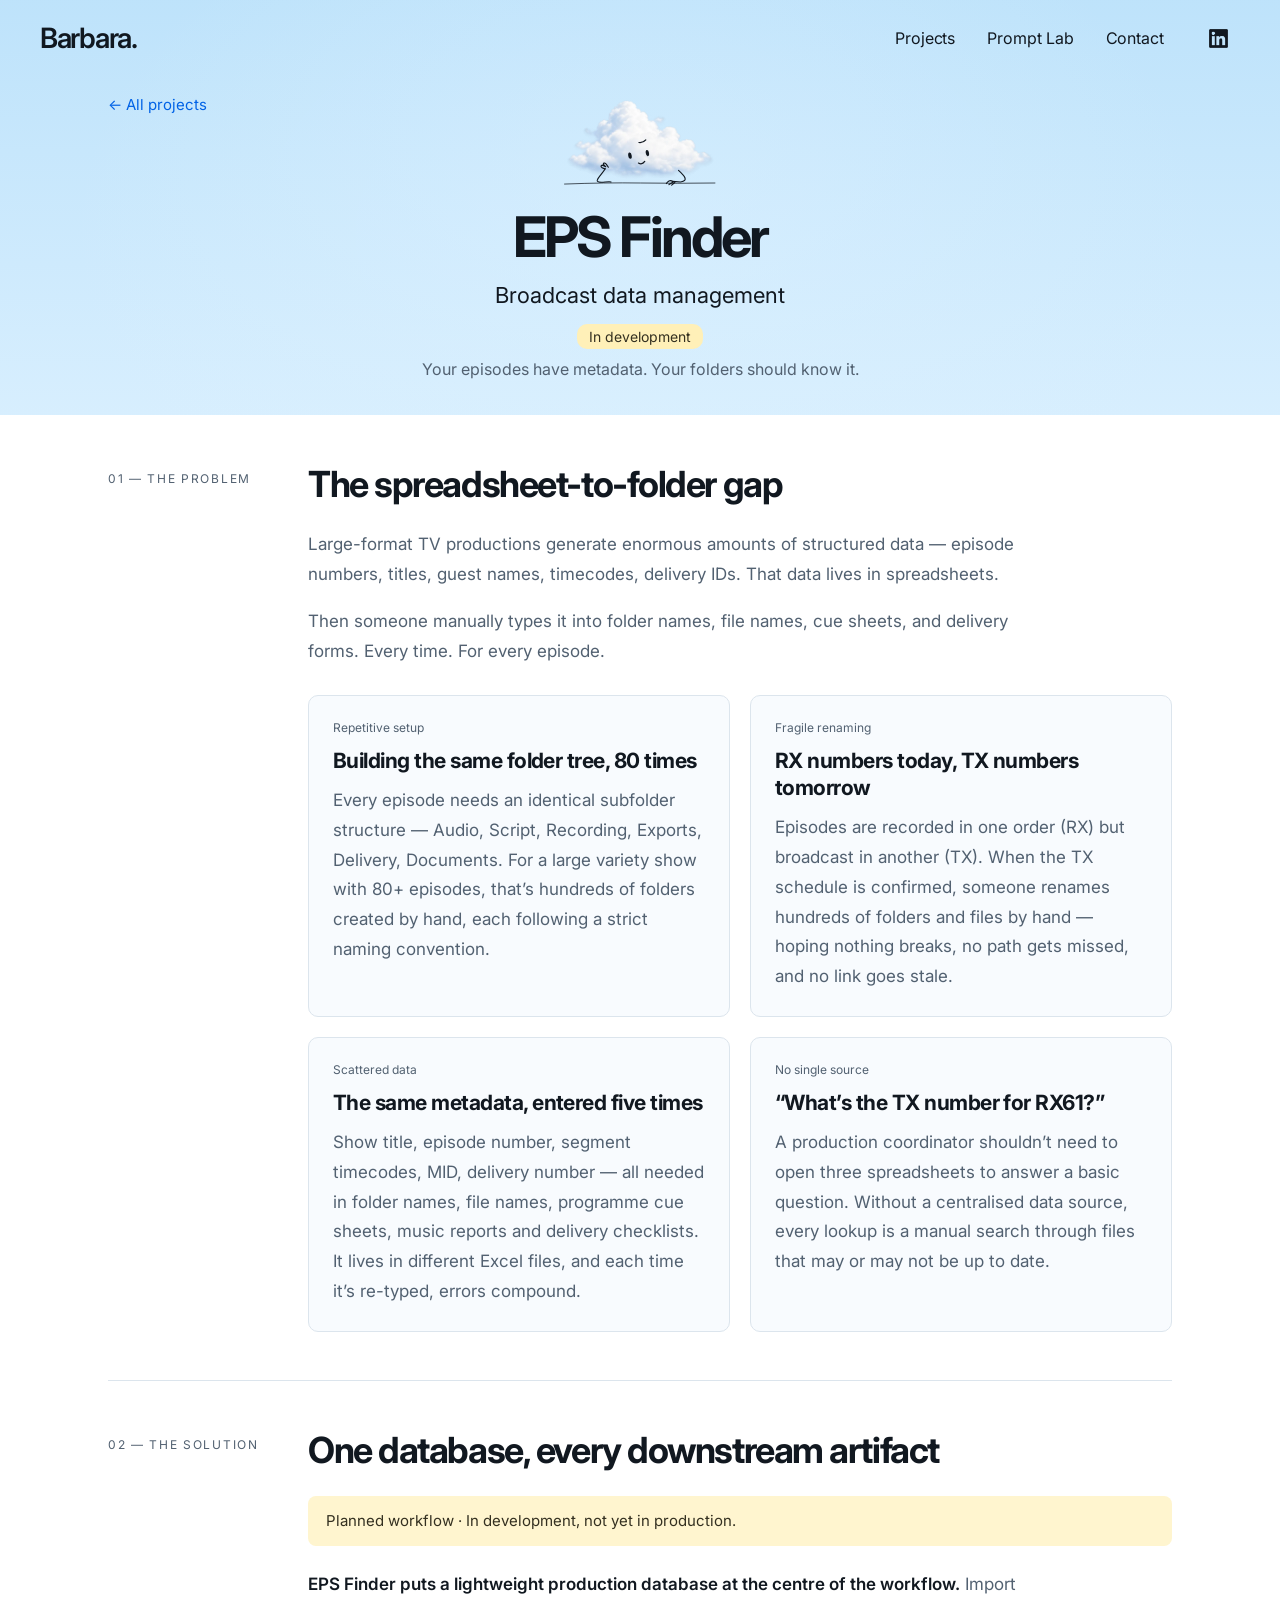
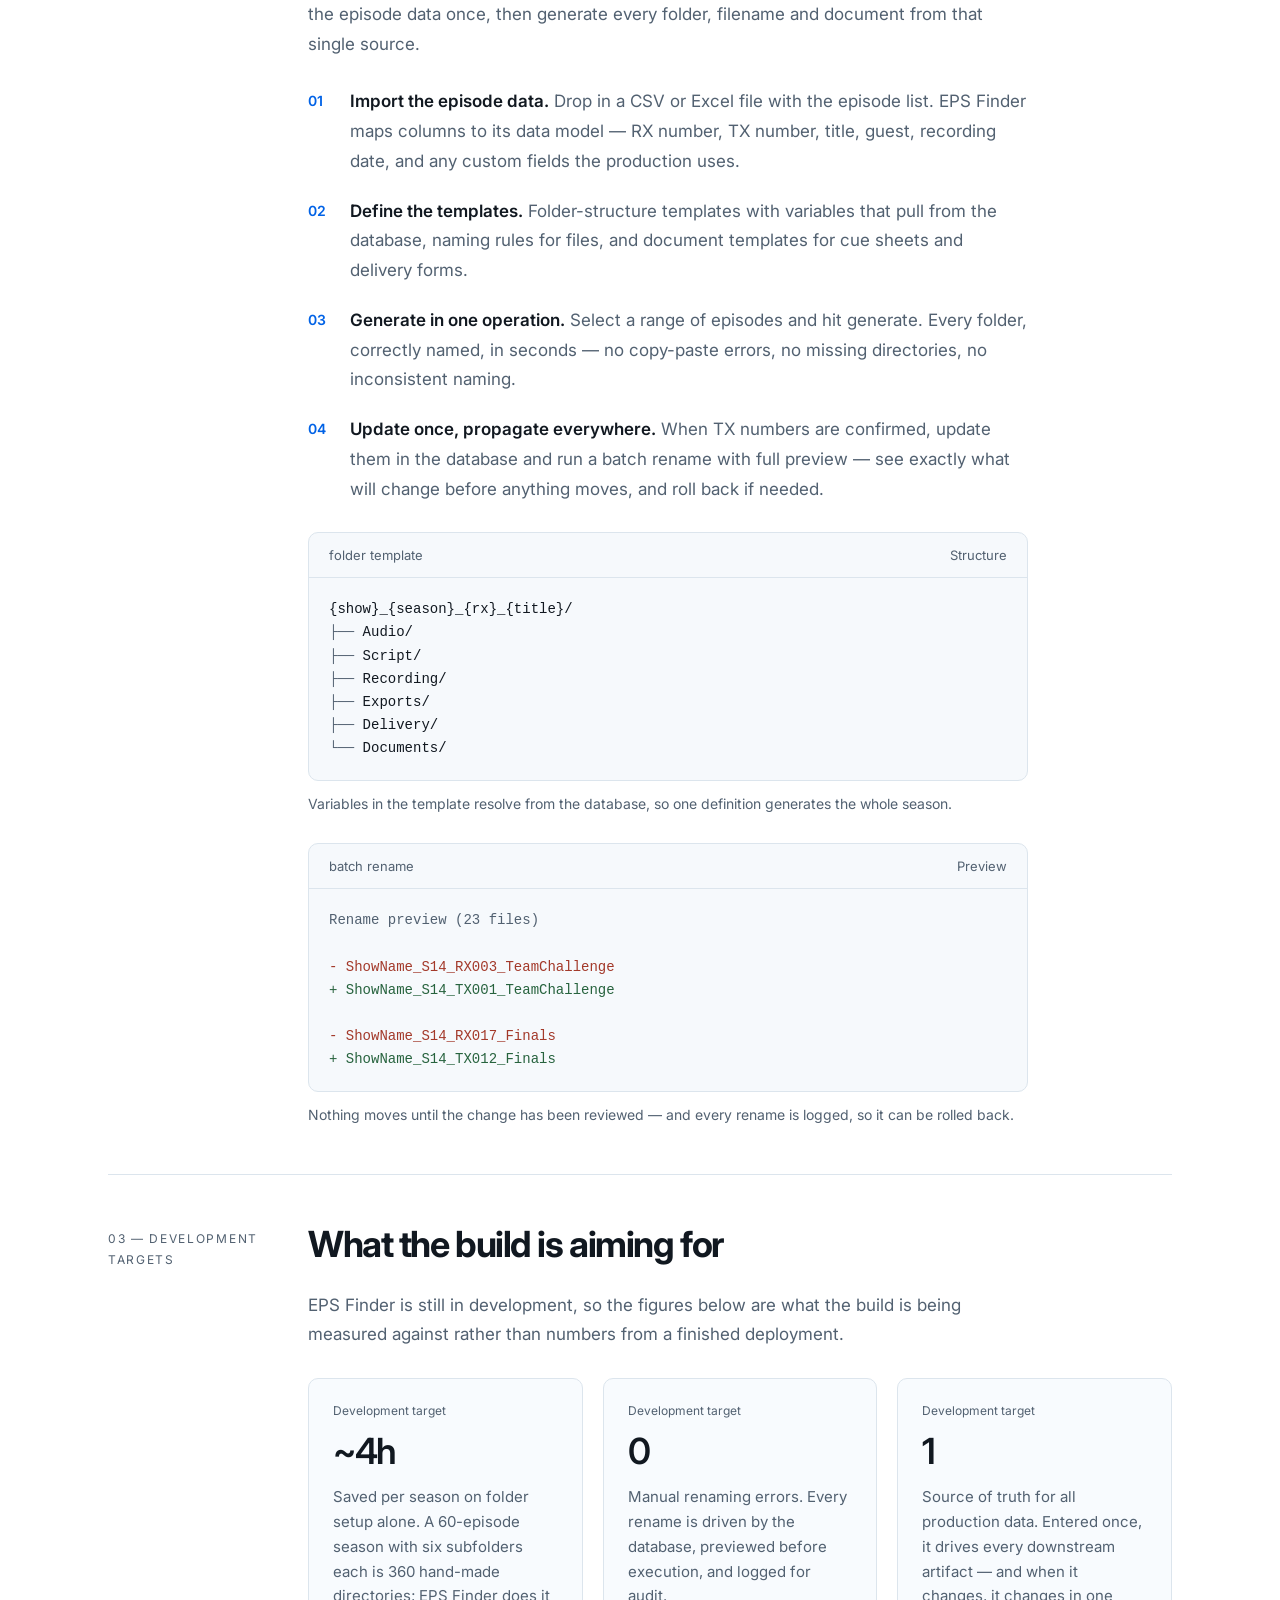
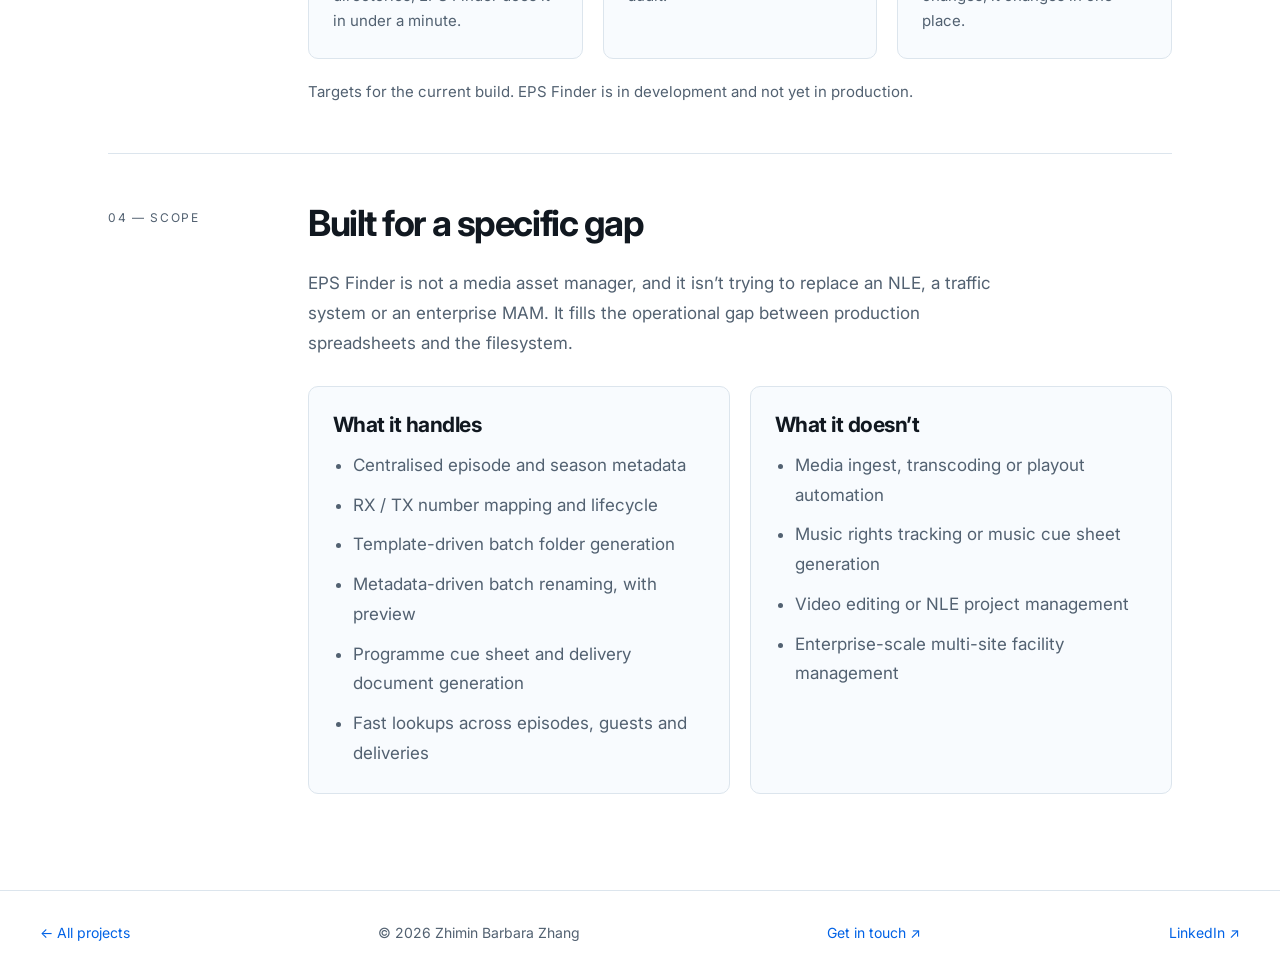
==== commit 0f374444: "Complete approved Cloud B portfolio and Prompt Lab" ====
--- a/projects/eps-finder.html
+++ b/projects/eps-finder.html
@@ -4,70 +4,47 @@
 <meta charset="UTF-8">
 <meta name="viewport" content="width=device-width, initial-scale=1.0">
 <title>EPS Finder — Zhimin Barbara Zhang</title>
-<meta name="description" content="EPS Finder — broadcast data management. One production database that drives folders, filenames and delivery documents.">
+<meta name="description" content="EPS Finder — in development. Broadcast data management. One production database that drives folders, filenames and delivery documents.">
 <link rel="icon" href="../assets/logo.png">
 
 <link rel="preconnect" href="https://fonts.googleapis.com">
 <link rel="preconnect" href="https://fonts.gstatic.com" crossorigin>
-<link href="https://fonts.googleapis.com/css2?family=Playfair+Display:ital,wght@0,400;0,500;0,600;0,700;1,400;1,500;1,600&family=Inter:wght@400;500;600&display=swap" rel="stylesheet">
-
-<link rel="stylesheet" href="../index.css">
-<link rel="stylesheet" href="project.css">
+<link href="https://fonts.googleapis.com/css2?family=Inter:wght@400;500;600;700&display=swap" rel="stylesheet">
+
+<link rel="stylesheet" href="../index.css?v=cloud-b-6">
+<link rel="stylesheet" href="../cloud-home.css?v=cloud-b-6">
+<link rel="stylesheet" href="project.css?v=cloud-b-6">
 </head>
-<body>
+<body class="cloud-home cloud-inner">
+<a class="skip-link" href="#main">Skip to content</a>
 
 <!-- ══════════════ NAVBAR ══════════════ -->
-<nav class="nav on-dark" id="nav">
-  <a class="logo" href="../index.html#home" aria-label="Zhimin Barbara Zhang — home">
-    <img class="logo-mark" src="../assets/logo.png" alt="Zhimin">
-  </a>
+<nav class="nav cloud-nav" id="nav" aria-label="Main navigation">
+  <a class="logo cloud-wordmark" href="../index.html#home" aria-label="Barbara — home">Barbara.</a>
   <div class="nav-desktop">
-    <a class="nav-link" href="../index.html#home">Home</a>
-    <a class="nav-link is-active" href="../index.html#projects">Projects</a>
-    <a class="nav-link" href="../index.html#prompt-lab">Prompt Lab</a>
-    <a class="nav-social" href="https://www.linkedin.com/in/zhimin-zhang-creative" target="_blank" rel="noopener noreferrer"
-       aria-label="Zhimin Barbara Zhang on LinkedIn" title="LinkedIn"><span class="li-mark" aria-hidden="true"></span></a>
-    <button class="nav-pill" type="button" data-contact>Contact</button>
+    <a class="nav-link" href="../index.html#projects">Projects</a>
+    <a class="nav-link" href="../prompt-lab.html">Prompt Lab</a>
+    <a class="nav-link" href="mailto:zhiminzhangcn@gmail.com" data-contact>Contact</a>
+    <a class="nav-social" href="https://www.linkedin.com/in/zhimin-zhang-creative" target="_blank" rel="noopener noreferrer" aria-label="Zhimin Barbara Zhang on LinkedIn" title="LinkedIn"><span class="li-mark" aria-hidden="true"></span></a>
   </div>
-  <button class="burger" id="burger" type="button" aria-label="Menu" aria-expanded="false" aria-controls="mobile-menu">
+  <button class="burger" id="burger" type="button" aria-label="Open menu" aria-expanded="false" aria-controls="mobile-menu">
     <span></span><span></span><span></span>
   </button>
 </nav>
-
-<div class="mobile-overlay" id="mobile-menu" role="dialog" aria-modal="true" aria-label="Menu">
+<div class="mobile-overlay cloud-menu" id="mobile-menu" role="dialog" aria-modal="true" aria-label="Menu">
   <a href="../index.html#home">Home</a>
   <a href="../index.html#projects">Projects</a>
-  <a href="../index.html#prompt-lab">Prompt Lab</a>
-  <button class="mobile-cta" type="button" data-contact>Contact</button>
+  <a href="../prompt-lab.html">Prompt Lab</a>
+  <a href="mailto:zhiminzhangcn@gmail.com" data-contact>Contact</a>
   <a class="mobile-social" href="https://www.linkedin.com/in/zhimin-zhang-creative" target="_blank" rel="noopener noreferrer"><span class="li-mark" aria-hidden="true"></span><span>LinkedIn</span></a>
 </div>
-
-<!-- ══════════════ TITLE CARD ══════════════ -->
-<header class="phero">
-  <div class="wrap">
-    <p class="eyebrow"><span class="rule"></span>Project 03</p>
-    <h1>EPS Finder</h1>
-    <p class="sub">Broadcast data management</p>
-    <p class="status"><span class="dot"></span>Currently in development</p>
-
-    <div class="phero-art">
-      <img class="plate" src="../assets/card_scope2.png" alt="Engraving of two mirrored microscopes">
-      <img class="part" src="../assets/card_scope_lensL2.png" alt=""
-           style="left:21.789%;top:28.670%;width:11.927%;height:11.927%;--dur:14s">
-      <img class="part" src="../assets/card_scope_lensR2.png" alt=""
-           style="left:66.972%;top:28.670%;width:11.927%;height:11.927%;--dur:14s">
-      <img class="part is-static" data-axis src="../assets/card_scope_turretL2.png" alt=""
-           style="left:31.651%;top:47.936%;width:16.972%;height:12.385%;--dur:20s;--k:1.4167;--ik:0.7059">
-      <img class="part is-static" data-axis src="../assets/card_scope_turretR2.png" alt=""
-           style="left:52.064%;top:47.936%;width:16.972%;height:12.385%;--dur:20s;--k:1.4167;--ik:0.7059">
-    </div>
-
-    <p class="tagline">Your episodes have metadata. Your folders should know it.</p>
-  </div>
-</header>
+<header class="phero"><div class="wrap"><a class="page-back" href="../index.html#projects">← All projects</a>    <div class="cloud-character" aria-hidden="true">
+      <img class="cloud-body" src="../assets/cloud-b/cloud-body.webp" alt="" width="720" height="480" fetchpriority="high">
+      <img src="../assets/cloud-b/cloud-doodle.svg" alt="" width="360" height="230">
+    </div><h1>EPS Finder</h1><p class="sub">Broadcast data management</p><p class="status">In development</p><p class="tagline">Your episodes have metadata. Your folders should know it.</p></div></header>
 
 <!-- ══════════════ CASE STUDY ══════════════ -->
-<article class="body">
+<article class="body" role="main" id="main" tabindex="-1">
   <div class="wrap">
 
     <section class="chapter">
@@ -114,7 +91,7 @@
 
     <section class="chapter">
       <span class="num">02 — The solution</span>
-      <h2>One database, every downstream artifact</h2>
+      <h2>One database, every downstream artifact</h2><p class="development-note">Planned workflow · In development, not yet in production.</p>
       <div class="measure">
         <p><strong>EPS Finder puts a lightweight production database at the centre of the workflow.</strong>
           Import the episode data once, then generate every folder, filename and document from that single
@@ -161,25 +138,25 @@
     </section>
 
     <section class="chapter">
-      <span class="num">03 — The impact</span>
-      <h2>What changes</h2>
+      <span class="num">03 — Development targets</span>
+      <h2>What the build is aiming for</h2>
       <div class="measure">
         <p>EPS Finder is still in development, so the figures below are what the build is being
           measured against rather than numbers from a finished deployment.</p>
       </div>
 
       <div class="stats">
-        <div class="stat">
+        <div class="stat"><span class="target-label">Development target</span>
           <span class="fig">~4<em>h</em></span>
           <span class="cap">Saved per season on folder setup alone. A 60-episode season with six
             subfolders each is 360 hand-made directories; EPS Finder does it in under a minute.</span>
         </div>
-        <div class="stat">
+        <div class="stat"><span class="target-label">Development target</span>
           <span class="fig">0</span>
           <span class="cap">Manual renaming errors. Every rename is driven by the database, previewed
             before execution, and logged for audit.</span>
         </div>
-        <div class="stat">
+        <div class="stat"><span class="target-label">Development target</span>
           <span class="fig">1</span>
           <span class="cap">Source of truth for all production data. Entered once, it drives every
             downstream artifact — and when it changes, it changes in one place.</span>
@@ -226,18 +203,7 @@
   </div>
 </article>
 
-<footer class="pfoot">
-  <div class="wrap">
-    <a class="back" href="../index.html#projects">← All projects</a>
-    <span class="mail">© <span id="year"></span> Zhimin Barbara Zhang ·
-      <button type="button" data-contact>zhiminzhangcn@gmail.com</button> ·
-      <a class="foot-li" href="https://www.linkedin.com/in/zhimin-zhang-creative"
-         target="_blank" rel="noopener noreferrer">
-        <span class="li-mark" aria-hidden="true"></span>LinkedIn</a></span>
-  </div>
-</footer>
-
-<!-- ══════════════ CONTACT MODAL ══════════════ -->
+<footer class="cloud-footer"><div class="cloud-container"><a href="../index.html#projects">← All projects</a><span>© <span id="year"></span> Zhimin Barbara Zhang</span><a href="mailto:zhiminzhangcn@gmail.com" data-contact>Get in touch ↗</a><a href="https://www.linkedin.com/in/zhimin-zhang-creative" target="_blank" rel="noopener noreferrer">LinkedIn ↗</a></div></footer>
 <div class="modal-backdrop" id="modal" role="dialog" aria-modal="true" aria-labelledby="modal-title">
   <div class="modal">
     <button class="modal-close" id="modal-close" type="button" aria-label="Close">
@@ -248,9 +214,9 @@
     <p class="eyebrow" id="modal-title"><span class="rule"></span>Get in touch</p>
     <p class="modal-sub">Drop me a line — I read everything.</p>
     <div class="modal-row">
-      <span class="modal-email">zhiminzhangcn@gmail.com</span>
-      <button class="copy-btn" id="copy-btn" type="button">
-        <span class="copy-label">Copy</span>
+      <span class="modal-email" id="modal-email">zhiminzhangcn@gmail.com</span>
+      <button class="copy-btn" id="copy-btn" data-copy-email type="button" aria-label="Copy email address">
+        <span class="copy-label" role="status" aria-live="polite">Copy</span>
         <svg width="12" height="12" viewBox="0 0 12 12" fill="none" aria-hidden="true">
           <rect x="3.6" y="3.6" width="7" height="7" rx="1.3" stroke="currentColor" stroke-width="1.1"/>
           <path d="M8.4 1.4H2.7A1.3 1.3 0 0 0 1.4 2.7v5.7" stroke="currentColor" stroke-width="1.1" stroke-linecap="round"/>
@@ -260,7 +226,7 @@
     <a class="modal-mailto" href="mailto:zhiminzhangcn@gmail.com">Open in mail app →</a>
   </div>
 </div>
-
-<script src="project.js"></script>
+<script src="../app.js?v=cloud-b-6"></script>
+<script src="project.js?v=cloud-b-6"></script>
 </body>
 </html>
--- a/index.css
+++ b/index.css
@@ -1,18 +1,15 @@
-/* ═══════════════════════════════════════════════════════════
-   Zhimin Barbara Zhang — hero landing page
-   Type + palette follow font_navigate.png
-   ═══════════════════════════════════════════════════════════ */
+/* Cloud B foundation, navigation and contact dialog. */
 
 :root {
-  --font-heading: 'Playfair Display', 'Iowan Old Style', Georgia, serif;
+  --font-heading: 'Inter', 'Helvetica Neue', Arial, sans-serif;
   --font-body: 'Inter', 'Helvetica Neue', Arial, sans-serif;
 
-  --paper:      #f6ecdb;
-  --paper-alt:  #f0e4cf;
-  --ink:        #14303f;
-  --ink-soft:   #5d6f78;
-  --terra:      #c05f3c;
-  --terra-deep: #a94e2e;
+  --paper:      #fff;
+  --paper-alt:  #f5faff;
+  --ink:        #111820;
+  --ink-soft:   #526171;
+  --terra:      #0062e6;
+  --terra-deep: #004fbd;
   --rule:       rgba(20, 48, 63, 0.14);
 }
 
@@ -114,140 +111,12 @@
 }
 .mobile-cta { color: #e79c7c; font-style: italic; }
 
-/* ═══════════════ HERO ═══════════════ */
-.hero {
-  position: relative; z-index: 2;
-  height: 100vh; height: 100svh; min-height: 580px;
-  display: flex; flex-direction: column; overflow: hidden;
-  background: transparent;
-}
-
-/* ═══════════════ PAGE GROUND + DISTANT WORKS ═══════════════ */
-.page-wash { position: fixed; inset: 0; z-index: 0; background: var(--paper); pointer-events: none; }
-
-.backdrop { position: fixed; inset: 0; z-index: 1; pointer-events: none; overflow: hidden; }
-.backdrop-layer {
-  position: absolute; inset: 0;
-  display: flex; align-items: flex-end; justify-content: center;
-  -webkit-mask-image: radial-gradient(112% 86% at 50% 56%, #000 30%, transparent 80%);
-          mask-image: radial-gradient(112% 86% at 50% 56%, #000 30%, transparent 80%);
-}
-/* the hero look: warm, washed back, reading as distance */
-.backdrop-layer.is-dark { filter: sepia(.62) saturate(1.15) hue-rotate(-8deg) contrast(.82) blur(.4px); }
-/* the Projects look: the same plate inverted, so dark ink becomes a pale
-   engraving that still reads against the sepia ground */
-.backdrop-layer.is-light { filter: invert(1) sepia(.42) saturate(1.6) hue-rotate(-14deg) brightness(1.04); }
-
-.backdrop-inner { position: relative; will-change: transform; }
-/* the plate stays in flow so the container keeps its height; the gears float on top */
-.backdrop-inner > img { position: absolute; }
-.backdrop-inner > img.backdrop-plate { position: relative; display: block; width: 100%; height: auto; }
-.bg-gear { transform-origin: 50% 50%; }
-
-.scene { position: absolute; inset: 0; width: 100%; height: 100%; display: block; z-index: 1; }
-
-.hero-inner {
-  position: relative; z-index: 4;
-  flex: 1; display: flex; flex-direction: column;
-  justify-content: flex-start;
-  padding: calc(74px + 3vh) 1.25rem 0;
-  pointer-events: none;
-}
-@media (min-width: 640px) { .hero-inner { padding-left: 2.25rem; padding-right: 2.25rem; } }
-@media (min-width: 860px) {
-  .hero-inner { justify-content: center; padding: 0 2.25rem 20vh; }
-}
-@media (min-width: 1100px) { .hero-inner { padding-left: 3rem; padding-right: 3rem; } }
-.hero-copy { max-width: 34rem; pointer-events: auto; }
-
 .eyebrow {
   display: flex; align-items: center; gap: .75rem;
   font-size: 12px; font-weight: 600; letter-spacing: .18em; text-transform: uppercase;
   color: var(--terra); margin-bottom: 1.1rem;
 }
 .eyebrow .rule { display: block; width: 42px; height: 1.5px; background: currentColor; flex: none; }
-
-.hero-title {
-  font-family: var(--font-heading); font-weight: 600; text-wrap: balance;
-  font-size: clamp(42px, 7.1vw, 78px); line-height: 1.0; letter-spacing: -0.018em;
-  margin-bottom: 1.1rem;
-}
-.hero-title span { display: block; }
-.hero-title .t-2 { margin-left: .04em; }
-.hero-title em { font-style: italic; font-weight: 500; color: var(--terra); }
-
-.hero-desc {
-  font-size: clamp(14px, 1.9vw, 17px); line-height: 1.6; font-weight: 400;
-  color: var(--ink-soft); min-height: 4.8em; margin-bottom: 1.6rem; max-width: 30rem;
-}
-.tw-cursor {
-  display: inline-block; width: 2px; height: 1.05em; background: var(--terra);
-  vertical-align: -.14em; margin-left: 2px; animation: blink 1s step-end infinite;
-}
-.tw-cursor.done { display: none; }
-@keyframes blink { 0%, 100% { opacity: 1; } 50% { opacity: 0; } }
-
-.actions {
-  display: flex; flex-wrap: wrap; gap: .7rem;
-  opacity: 0; transform: translateY(8px);
-  transition: opacity .5s ease, transform .5s ease;
-}
-.actions.show { opacity: 1; transform: translateY(0); }
-
-.btn {
-  display: inline-flex; align-items: center; justify-content: center;
-  font: inherit; font-size: 15px; font-weight: 500; cursor: pointer;
-  border-radius: 9999px; padding: .95em 2em; white-space: nowrap; text-decoration: none;
-  transition: background-color .22s ease, color .22s ease, border-color .22s ease, transform .22s ease;
-}
-.btn-solid { background: var(--terra); color: #fff; border: 1px solid var(--terra); }
-.btn-solid:hover { background: var(--terra-deep); border-color: var(--terra-deep); transform: translateY(-2px); }
-.btn-ghost { background: transparent; color: var(--ink); border: 1px solid rgba(20,48,63,.28); }
-.btn-ghost:hover { background: var(--ink); color: var(--paper); border-color: var(--ink); transform: translateY(-2px); }
-
-/* ═══════════════ SECTIONS ═══════════════ */
-.section { position: relative; z-index: 2; padding: clamp(80px, 12vw, 150px) 1.25rem; scroll-margin-top: 82px; }
-@media (min-width: 640px) { .section { padding-left: 2.25rem; padding-right: 2.25rem; } }
-@media (min-width: 1100px) { .section { padding-left: 3rem; padding-right: 3rem; } }
-.section-alt { background: var(--paper-alt); }
-.footer { position: relative; z-index: 2; background: var(--paper-alt); }
-.section-inner { max-width: 1100px; margin: 0 auto; }
-
-.section h2 {
-  font-family: var(--font-heading); font-weight: 600;
-  font-size: clamp(34px, 5.6vw, 60px); letter-spacing: -.02em; line-height: 1.04;
-  margin: 0 0 1.1rem;
-}
-.section-lead { max-width: 40rem; font-size: clamp(15px, 2.1vw, 18px); line-height: 1.65; color: var(--ink-soft); }
-
-.cards { display: grid; gap: 1.1rem; margin-top: 2.8rem; grid-template-columns: 1fr; }
-@media (min-width: 640px) { .cards { grid-template-columns: repeat(2, 1fr); } }
-@media (min-width: 940px) { .cards { grid-template-columns: repeat(3, 1fr); } }
-.card {
-  border: 1px solid var(--rule); border-radius: 4px; padding: 1.75rem;
-  background: rgba(255,255,255,.4);
-  transition: transform .25s ease, background-color .25s ease, border-color .25s ease;
-}
-.card:hover { transform: translateY(-3px); background: rgba(255,255,255,.82); border-color: rgba(20,48,63,.3); }
-.card h3 { font-family: var(--font-heading); font-size: 23px; font-weight: 500; margin-bottom: .6rem; }
-.card p { font-size: 15px; line-height: 1.6; color: var(--ink-soft); }
-.card .tag {
-  display: inline-block; margin-top: 1.2rem; font-size: 11px; font-weight: 600;
-  letter-spacing: .12em; text-transform: uppercase; color: var(--terra); opacity: .8;
-}
-.placeholder-note { margin-top: 2rem; font-size: 13px; color: var(--ink-soft); opacity: .7; font-style: italic; }
-
-.footer {
-  display: flex; flex-wrap: wrap; gap: .75rem 1.5rem;
-  justify-content: space-between; align-items: center;
-  padding: 2.25rem 1.25rem; border-top: 1px solid var(--rule); font-size: 14px; color: var(--ink-soft);
-}
-@media (min-width: 640px) { .footer { padding-left: 2.25rem; padding-right: 2.25rem; } }
-.footer-link {
-  font: inherit; background: none; border: 0; color: var(--ink); cursor: pointer;
-  text-decoration: underline; text-underline-offset: 3px; transition: color .2s ease;
-}
-.footer-link:hover { color: var(--terra); }
 
 /* ═══════════════ CONTACT MODAL ═══════════════ */
 .modal-backdrop {
@@ -260,9 +129,6 @@
 .modal-backdrop.open { opacity: 1; pointer-events: auto; }
 .modal {
   position: relative; width: 100%; max-width: 27rem;
-  /* The card carries its own colour: project pages set a cream body colour for
-     the sepia ground, and anything here without an explicit colour would
-     inherit it and vanish against the card's own paper. */
   background: var(--paper); color: var(--ink);
   border-radius: 6px; padding: 2.25rem;
   box-shadow: 0 24px 60px rgba(14, 40, 54, .3);
@@ -303,299 +169,6 @@
 }
 .modal-mailto:hover { color: var(--terra); }
 
-/* ═══════════════════════════════════════════════════════════
-   PROJECTS — illustrated cards
-   ═══════════════════════════════════════════════════════════ */
-.section-projects {
-  /* the ground under this section washes from cream to sepia as you scroll in,
-     so the type colour is driven from the same progress in app.js — a fixed
-     colour would be unreadable at one end of the transition or the other */
-  --proj-ink: var(--ink);
-  --proj-soft: var(--ink-soft);
-  --proj-accent: var(--terra);
-  color: var(--proj-ink);
-  padding-top: clamp(90px, 13vw, 165px);
-  padding-bottom: clamp(90px, 13vw, 165px);
-}
-.section-projects h2 { color: var(--proj-ink); }
-.section-projects .eyebrow { color: var(--proj-accent); }
-.section-projects .section-lead { color: var(--proj-soft); }
-
-.pcards { display: grid; gap: 1.25rem; margin-top: 3rem; grid-template-columns: 1fr; }
-@media (min-width: 700px)  { .pcards { grid-template-columns: repeat(2, 1fr); } }
-@media (min-width: 1020px) { .pcards { grid-template-columns: repeat(3, 1fr); } }
-
-.pcard {
-  display: flex; flex-direction: column; align-items: center; text-align: center;
-  text-decoration: none; color: var(--ink);
-  background: linear-gradient(180deg, #f8f0de 0%, #efe4cb 100%);
-  border: 1px solid rgba(58, 42, 28, .20);
-  border-radius: 3px;
-  padding: 1.5rem 1.4rem 1.6rem;
-  box-shadow: 0 2px 10px rgba(18, 10, 4, .16);
-  transition: transform .4s cubic-bezier(.2,.8,.3,1), box-shadow .4s ease,
-              border-color .4s ease, background .4s ease;
-}
-.pcard:hover, .pcard:focus-visible {
-  transform: translateY(-8px);
-  border-color: rgba(58, 42, 28, .42);
-  background: linear-gradient(180deg, #fdf7e9 0%, #f4ead4 100%);
-  box-shadow: 0 26px 54px rgba(14, 8, 3, .40);
-  outline: none;
-}
-
-.pcard-art {
-  position: relative; display: block; width: 100%; aspect-ratio: 1 / 1;
-  margin-bottom: 1.4rem;
-  /* the plates are stored as flat ink + alpha, warmed here to match the paper */
-  filter: sepia(.38) saturate(1.35) hue-rotate(-6deg);
-}
-.pcard-art img { position: absolute; display: block; }
-.pcard-plate { inset: 0; width: 100%; height: 100%; }
-.pcard-part { transform-origin: 50% 50%; }
-/* a wheel seen at an angle spins in its own plane, not the screen's:
-   un-squash, rotate, re-squash */
-.pcard-part[data-axis] { transform: scaleX(var(--k)) rotate(0turn) scaleX(var(--ik)); }
-
-.pcard-hands { position: absolute; inset: 0; width: 100%; height: 100%; overflow: visible;
-               --hub-x: 215.5px; --hub-y: 261px; }
-/* the hand paths are authored from the origin pointing right, so they must be
-   moved onto the dial's hub before being rotated about it */
-.pcard-hands .hand {
-  fill: #3a2a1c;
-  transform-box: view-box; transform-origin: 0 0;
-  transform: translate(var(--hub-x), var(--hub-y)) rotate(var(--a));
-}
-
-@keyframes partspin  { to { transform: rotate(1turn); } }
-@keyframes wheelspin { from { transform: scaleX(var(--k)) rotate(0turn) scaleX(var(--ik)); }
-                       to   { transform: scaleX(var(--k)) rotate(1turn) scaleX(var(--ik)); } }
-@keyframes handspin  { from { transform: translate(var(--hub-x), var(--hub-y)) rotate(var(--a)); }
-                       to   { transform: translate(var(--hub-x), var(--hub-y)) rotate(calc(var(--a) + 360deg)); } }
-
-.pcard:hover .pcard-part,
-.pcard:focus-visible .pcard-part { animation: partspin var(--dur, 5s) linear infinite; }
-.pcard:hover .pcard-part[data-axis],
-.pcard:focus-visible .pcard-part[data-axis] { animation: wheelspin var(--dur, 4.5s) linear infinite; }
-.pcard:hover .hand.hour,   .pcard:focus-visible .hand.hour   { animation: handspin 7s   linear infinite; }
-.pcard:hover .hand.minute, .pcard:focus-visible .hand.minute { animation: handspin 1.8s linear infinite; }
-
-.pcard h3 {
-  font-family: var(--font-heading); font-weight: 600;
-  font-size: clamp(21px, 2.3vw, 28px); letter-spacing: .055em; text-transform: uppercase;
-  line-height: 1.1; margin-bottom: .65rem;
-}
-.pcard p { font-size: 15px; line-height: 1.5; color: var(--ink-soft); max-width: 17rem; }
-
-.pcard-more {
-  display: inline-flex; align-items: center; gap: .5rem;
-  margin-top: 1.3rem; font-size: 12px; font-weight: 600;
-  letter-spacing: .13em; text-transform: uppercase; color: var(--terra);
-  opacity: 0; transform: translateY(7px);
-  transition: opacity .38s ease .1s, transform .38s ease .1s;
-}
-.pcard:hover .pcard-more, .pcard:focus-visible .pcard-more { opacity: 1; transform: translateY(0); }
-
-@media (prefers-reduced-motion: reduce) {
-  .pcard:hover .pcard-part, .pcard:hover .hand,
-  .pcard:focus-visible .pcard-part, .pcard:focus-visible .hand { animation: none; }
-  .pcard-more { opacity: 1; transform: none; }
-}
-
-/* the navbar has to survive the sepia ground under Projects */
-.nav.on-dark .nav-link { color: #f2e5cf; }
-.nav.on-dark .nav-link:hover { color: #e9b492; }
-.nav.on-dark .nav-link::after { background: #e2a17c; }
-.nav.on-dark .nav-pill { background: #f2e5cf; color: #35281d; border-color: #f2e5cf; }
-.nav.on-dark .nav-pill:hover { background: #e2a17c; border-color: #e2a17c; color: #35281d; }
-.nav.on-dark .logo-mark { filter: brightness(0) invert(1); }
-.nav.on-dark .burger span { background: #f2e5cf; }
-.nav.is-stuck.on-dark {
-  background: rgba(56, 42, 30, .84);
-  box-shadow: 0 1px 0 rgba(242, 229, 207, .15);
-}
-
-/* ═══════════════════════════════════════════════════════════
-   PROMPT LAB — light chapter, set against Projects' sepia
-   ═══════════════════════════════════════════════════════════ */
-.section-lab {
-  position: relative; overflow: hidden;
-  background: linear-gradient(180deg, #f7efe0 0%, #f3e8d4 100%);
-  padding-bottom: clamp(120px, 18vw, 220px);
-}
-/* the workshop itself — an interior, so it fills the section rather than
-   sitting on a horizon, and fades at top and bottom into the neighbours */
-.lab-scene {
-  position: absolute; inset: 0; width: 100%; height: 100%;
-  object-fit: cover; object-position: center 42%;
-  opacity: .15;
-  filter: sepia(.5) saturate(1.25) hue-rotate(-8deg);
-  pointer-events: none; user-select: none;
-  -webkit-mask-image: linear-gradient(180deg, transparent 0%, #000 18%, #000 78%, transparent 100%);
-          mask-image: linear-gradient(180deg, transparent 0%, #000 18%, #000 78%, transparent 100%);
-}
-.section-lab .section-inner { position: relative; z-index: 1; }
-
-.lcards { display: grid; gap: 1.5rem; margin-top: 3rem; grid-template-columns: 1fr; }
-@media (min-width: 780px) { .lcards { grid-template-columns: 1fr 1fr; gap: 2rem; } }
-
-.lcard {
-  display: flex; flex-direction: column; align-items: center; text-align: center;
-  font: inherit; color: var(--ink); cursor: pointer;
-  background: #faf3e4;
-  border: 1px solid rgba(58, 42, 28, .22);
-  border-radius: 3px;
-  padding: 2rem 1.6rem 1.8rem;
-  box-shadow: 0 2px 10px rgba(58, 42, 28, .07);
-  transition: transform .4s cubic-bezier(.2,.8,.3,1), box-shadow .4s ease,
-              border-color .4s ease, background .4s ease;
-}
-.lcard:hover, .lcard:focus-visible {
-  transform: translateY(-6px);
-  background: #fdf8ec;
-  border-color: rgba(58, 42, 28, .42);
-  box-shadow: 0 22px 46px rgba(58, 42, 28, .18);
-  outline: none;
-}
-
-.lcard-art {
-  display: block; width: min(280px, 68%); aspect-ratio: 1 / 1; margin-bottom: 1.5rem;
-  overflow: hidden;
-}
-.pl-art {
-  display: block; width: 100%; height: 100%; color: #3a2a1c;
-  transform: scale(1); transform-origin: 50% 50%;
-  transition: transform 1.1s cubic-bezier(.22,.7,.25,1);
-}
-.lcard:hover .pl-art, .lcard:focus-visible .pl-art { transform: scale(1.14); }
-
-.pl-grid { opacity: .26; }
-.pl-ring { opacity: .92; }
-.pl-ticks { opacity: .55; }
-.pl-glass { opacity: .92; }
-.pl-numeral {
-  font-family: var(--font-heading); font-size: 84px; font-weight: 600; letter-spacing: .01em;
-  fill: none; stroke: currentColor; stroke-width: 2.2; paint-order: stroke;
-}
-
-.lcard h3 {
-  font-family: var(--font-heading); font-weight: 600;
-  font-size: clamp(23px, 2.6vw, 31px); letter-spacing: .045em; text-transform: uppercase;
-  line-height: 1.1; margin-bottom: .7rem;
-}
-.lcard > p { font-size: 15.5px; line-height: 1.55; color: var(--ink-soft); max-width: 20rem; }
-
-.lcard-more {
-  display: inline-flex; align-items: center; gap: .5rem;
-  margin-top: 1.4rem; font-size: 12px; font-weight: 600;
-  letter-spacing: .13em; text-transform: uppercase; color: var(--terra);
-  opacity: 0; transform: translateY(7px);
-  transition: opacity .38s ease .08s, transform .38s ease .08s;
-}
-.lcard:hover .lcard-more, .lcard:focus-visible .lcard-more { opacity: 1; transform: translateY(0); }
-
-@media (prefers-reduced-motion: reduce) {
-  .lcard:hover .pl-art, .lcard:focus-visible .pl-art { transform: none; }
-  .lcard-more { opacity: 1; transform: none; }
-}
-
-/* ═══════════════ PROMPT SHEET ═══════════════ */
-.sheet-backdrop {
-  position: fixed; inset: 0; z-index: 45;
-  display: flex; align-items: center; justify-content: center; padding: 1.25rem;
-  background: rgba(14, 40, 54, .58);
-  backdrop-filter: blur(6px); -webkit-backdrop-filter: blur(6px);
-  opacity: 0; pointer-events: none; transition: opacity .25s ease;
-}
-.sheet-backdrop.open { opacity: 1; pointer-events: auto; }
-.sheet {
-  position: relative; width: 100%; max-width: 46rem; max-height: min(88vh, 900px);
-  display: flex; flex-direction: column;
-  background: var(--paper); color: var(--ink);
-  border-radius: 6px; box-shadow: 0 28px 70px rgba(14, 40, 54, .34);
-  transform: translateY(12px) scale(.98); transition: transform .3s cubic-bezier(.2,.8,.3,1);
-}
-.sheet-backdrop.open .sheet { transform: translateY(0) scale(1); }
-.sheet-close {
-  position: absolute; top: .9rem; right: .9rem; z-index: 2;
-  background: rgba(246, 236, 219, .9); border: 0; border-radius: 9999px;
-  color: var(--ink); cursor: pointer; opacity: .6; transition: opacity .2s ease;
-  line-height: 0; padding: 7px;
-}
-.sheet-close:hover { opacity: 1; }
-.sheet-body { overflow-y: auto; overscroll-behavior: contain; padding: 2.1rem; }
-@media (min-width: 640px) { .sheet-body { padding: 2.6rem 2.8rem; } }
-
-.sheet-head { margin-bottom: 1.6rem; }
-.sheet-head h2 {
-  font-family: var(--font-heading); font-weight: 600;
-  font-size: clamp(28px, 4.4vw, 42px); letter-spacing: -.01em; line-height: 1.06;
-  margin: .2rem 0 .9rem;
-}
-.sheet-lead { font-size: clamp(15px, 2vw, 17px); line-height: 1.62; color: var(--ink-soft); }
-
-/* tabs — labelled, so every prompt in the set is visible at a glance */
-.tabs {
-  display: flex; flex-wrap: wrap; gap: .4rem;
-  border-bottom: 1px solid var(--rule); margin-bottom: 1.5rem;
-}
-.tab {
-  font: inherit; font-size: 13px; font-weight: 500; cursor: pointer;
-  background: none; border: 0; border-bottom: 2px solid transparent;
-  color: var(--ink-soft); padding: .7em 1em; margin-bottom: -1px;
-  transition: color .2s ease, border-color .2s ease;
-}
-.tab:hover { color: var(--ink); }
-.tab.is-on { color: var(--ink); border-bottom-color: var(--terra); font-weight: 600; }
-.tabpanel { display: none; }
-.tabpanel.is-on { display: block; }
-
-.prompt-block { border: 1px solid var(--rule); border-radius: 4px; overflow: hidden; background: #fbf5e7; }
-.prompt-block + .prompt-block { margin-top: 1.4rem; }
-.prompt-bar {
-  display: flex; align-items: center; justify-content: space-between; gap: 1rem;
-  padding: .6rem .8rem .6rem 1rem; border-bottom: 1px solid var(--rule);
-  background: rgba(58, 42, 28, .04);
-}
-.prompt-name { font-size: 12px; font-weight: 600; letter-spacing: .08em; text-transform: uppercase; color: var(--ink-soft); }
-.prompt-copy {
-  display: inline-flex; align-items: center; gap: .45rem; flex-shrink: 0;
-  font: inherit; font-size: 12px; font-weight: 600; cursor: pointer;
-  background: var(--ink); color: var(--paper); border: 1px solid var(--ink);
-  border-radius: 9999px; padding: .45em .95em;
-  transition: background-color .2s ease, border-color .2s ease;
-}
-.prompt-copy:hover { background: var(--terra); border-color: var(--terra); color: #fff; }
-.prompt-copy.copied { background: #2e6f4e; border-color: #2e6f4e; color: #fff; }
-.prompt-text {
-  margin: 0; padding: 1.1rem 1.2rem; max-height: 22rem; overflow: auto;
-  overscroll-behavior: contain;
-  font-family: ui-monospace, SFMono-Regular, Menlo, Consolas, monospace;
-  font-size: 12.5px; line-height: 1.68; color: #2a2621;
-  white-space: pre-wrap; word-break: break-word;
-}
-
-/* ═══════════════ SOCIAL ═══════════════ */
-.nav-social {
-  display: inline-flex; align-items: center; justify-content: center;
-  color: var(--ink); opacity: .78; margin-right: -.5rem;
-  transition: color .2s ease, opacity .2s ease, transform .2s ease;
-}
-.nav-social:hover { color: var(--terra); opacity: 1; transform: translateY(-1px); }
-.nav.on-dark .nav-social { color: #f2e5cf; }
-.nav.on-dark .nav-social:hover { color: var(--terra); }
-
-.mobile-social {
-  display: inline-flex; align-items: center; gap: .7rem;
-  font-family: var(--font-heading); font-size: 34px; font-weight: 500;
-  color: var(--paper); text-decoration: none;
-}
-.mobile-social:hover { color: #e79c7c; }
-
-/* Linkedin.png as an alpha stencil, so the mark takes the nav's own colour —
-   ink on the cream pages, cream on the sepia ones — instead of brand blue.
-   url() resolves against this file, so project pages get it too.
-   Without mask support the PNG itself shows, already inked to match. */
 .li-mark {
   display: block; width: 19px; height: 19px; flex: none;
   background: url(assets/linkedin.png) center / contain no-repeat;
@@ -608,22 +181,3 @@
             mask: url(assets/linkedin.png) center / contain no-repeat;
   }
 }
-
-/* a project still being built says so on the card */
-.pcard-tag {
-  display: inline-flex; align-items: center; gap: .45rem;
-  margin-top: .9rem; font-size: 10.5px; font-weight: 600;
-  letter-spacing: .14em; text-transform: uppercase; color: var(--terra);
-  border: 1px solid rgba(192, 95, 60, .38); border-radius: 9999px; padding: .42em .9em;
-}
-.pcard-tag .dot { width: 5px; height: 5px; border-radius: 50%; background: currentColor; flex: none; }
-
-/* ═══════════════ FOOTER LINKS ═══════════════ */
-.footer-links { display: inline-flex; align-items: center; gap: 1.5rem; flex-wrap: wrap; }
-.footer-li, .foot-li {
-  display: inline-flex; align-items: center; gap: .5rem;
-  text-decoration: none; color: var(--ink);
-  transition: color .2s ease;
-}
-.footer-li:hover, .foot-li:hover { color: var(--terra); }
-.footer-li .li-mark, .foot-li .li-mark { width: 15px; height: 15px; }
--- a/cloud-home.css
+++ b/cloud-home.css
@@ -0,0 +1,293 @@
+/* Cloud B shared navigation, character and approved homepage layout. */
+.cloud-home {
+  --cloud-ink: #111820;
+  --cloud-blue: #0062e6;
+  --font-heading: var(--font-body);
+  --paper: #fff;
+  --paper-alt: #f5faff;
+  --ink: #111820;
+  --ink-soft: #526171;
+  --terra: #0062e6;
+  --terra-deep: #004fbd;
+  --rule: #dce5ed;
+}
+.cloud-home .cloud-nav {
+  color: var(--cloud-ink);
+  min-height: 76px;
+  padding: 12px max(24px, calc((100vw - 1200px) / 2));
+}
+.cloud-home .cloud-nav.is-stuck,
+.cloud-home .cloud-nav.menu-open {
+  background: rgba(255, 255, 255, .97);
+  box-shadow: 0 1px 0 #dce5ed;
+}
+.cloud-home .cloud-wordmark {
+  min-height: 44px;
+  color: var(--cloud-ink);
+  font-size: 28px;
+  font-weight: 600;
+  letter-spacing: -.045em;
+}
+.cloud-home .cloud-nav .nav-desktop { gap: 32px; }
+.cloud-home .cloud-nav .nav-link,
+.cloud-home .cloud-nav .nav-social {
+  display: inline-flex;
+  align-items: center;
+  justify-content: center;
+  min-height: 44px;
+  color: var(--cloud-ink);
+  font-size: 16px;
+  font-weight: 400;
+  padding: 0;
+}
+.cloud-home .cloud-nav .nav-social { min-width: 44px; }
+.cloud-home .cloud-nav .nav-link::after { background: var(--cloud-blue); bottom: 5px; }
+.cloud-home .cloud-nav .nav-link:hover,
+.cloud-home .cloud-nav .nav-social:hover { color: var(--cloud-blue); }
+.cloud-home .cloud-nav .burger {
+  width: 44px;
+  height: 44px;
+  align-items: center;
+  justify-content: center;
+  padding: 0;
+}
+.cloud-home .cloud-nav .burger span { background: var(--cloud-ink); }
+.cloud-home .cloud-menu {
+  background: #f5fbff;
+  visibility: hidden;
+  padding: 100px 28px 32px;
+  gap: 20px;
+  overflow-y: auto;
+}
+.cloud-home .cloud-menu.open { visibility: visible; }
+.cloud-home .cloud-menu a {
+  display: inline-flex;
+  align-items: center;
+  min-height: 44px;
+  font-family: var(--font-body);
+  font-size: 28px;
+  font-style: normal;
+  color: var(--cloud-ink);
+}
+.cloud-home .cloud-menu .mobile-social { font-size: 18px; gap: 12px; }
+.cloud-home .cloud-hero {
+  position: relative;
+  isolation: isolate;
+  color: var(--cloud-ink);
+  background: #cbe9fc url('assets/cloud-b/sky.svg') center / 100% 100% no-repeat;
+  padding: 90px 24px 40px;
+  min-height: 660px;
+  min-height: clamp(580px, 68svh, 740px);
+  display: flex;
+  justify-content: center;
+  align-items: center;
+  overflow: hidden;
+}
+.cloud-home .cloud-hero-content {
+  position: relative;
+  z-index: 1;
+  width: 100%;
+  max-width: 900px;
+  text-align: center;
+}
+.cloud-home .cloud-character {
+  position: relative;
+  width: 300px;
+  max-width: 85%;
+  aspect-ratio: 36 / 23;
+  margin: 0 auto 4px;
+}
+.cloud-home .cloud-character img {
+  position: absolute;
+  inset: 0;
+  display: block;
+  width: 100%;
+  height: 100%;
+  object-fit: contain;
+}
+.cloud-home .cloud-character .cloud-body { inset: 4% 7% auto; width: 86%; height: 86%; }
+.cloud-home .cloud-eyebrow {
+  margin: 0 0 24px;
+  font-size: 12px;
+  line-height: 1.6;
+  letter-spacing: .25em;
+  text-transform: uppercase;
+}
+.cloud-home .cloud-title {
+  font-family: var(--font-body);
+  font-size: clamp(44px, 4.7vw, 68px);
+  font-weight: 700;
+  letter-spacing: -.05em;
+  line-height: 1.08;
+  margin: 0;
+}
+.cloud-home .cloud-title span { display: block; }
+.cloud-home .cloud-name {
+  margin: 18px 0 22px;
+  font-size: clamp(19px, 2vw, 26px);
+  line-height: 1.5;
+  letter-spacing: -.025em;
+}
+.cloud-home .cloud-explore {
+  display: inline-flex;
+  align-items: center;
+  justify-content: center;
+  gap: 12px;
+  min-height: 48px;
+  padding: 12px 28px;
+  border-radius: 999px;
+  background: var(--cloud-blue);
+  color: #fff;
+  text-decoration: none;
+  font-size: 16px;
+  line-height: 1.5;
+  transition: background-color .18s ease;
+}
+.cloud-home .cloud-explore:hover { background: #004fbd; }
+.cloud-home .cloud-sky-wisp {
+  position: absolute;
+  z-index: 0;
+  pointer-events: none;
+  user-select: none;
+  width: min(35vw, 470px);
+  height: auto;
+  opacity: .58;
+}
+.cloud-home .cloud-sky-wisp.is-left { left: -12%; bottom: -20%; transform: rotate(12deg); }
+.cloud-home .cloud-sky-wisp.is-right { right: -13%; top: 6%; transform: rotate(-15deg) scaleX(-1); opacity: .36; }
+.cloud-home .cloud-nav :focus-visible,
+.cloud-home .cloud-menu :focus-visible,
+.cloud-home .cloud-explore:focus-visible {
+  outline: 3px solid #004ba8;
+  outline-offset: 5px;
+}
+/* White reading areas: step 2. */
+.cloud-home .cloud-container { width: 100%; max-width: 1200px; margin-inline: auto; }
+.cloud-home .cloud-section { padding: 52px 24px 64px; scroll-margin-top: 84px; }
+.cloud-home .cloud-section h2 {
+  color: var(--cloud-ink); font-size: clamp(28px, 3vw, 36px);
+  font-weight: 600; line-height: 1.2; letter-spacing: -.04em;
+}
+.cloud-home .cloud-section-lead {
+  max-width: 70ch; margin-top: 16px; color: var(--ink-soft); font-size: 16px; line-height: 1.65;
+}
+.cloud-home .cloud-project-grid { display: grid; grid-template-columns: repeat(3, minmax(0, 1fr)); margin-top: 36px; }
+.cloud-home .cloud-project {
+  position: relative; display: flex; flex-direction: column; align-items: flex-start;
+  min-width: 0; padding: 0 34px; color: var(--cloud-ink); text-decoration: none;
+}
+.cloud-home .cloud-project:first-child { padding-left: 0; }
+.cloud-home .cloud-project:last-child { padding-right: 0; }
+.cloud-home .cloud-project + .cloud-project { border-left: 1px solid var(--rule); }
+.cloud-home .cloud-project h3 {
+  margin: 0 0 8px; font-size: clamp(24px, 2.3vw, 30px); line-height: 1.2;
+  letter-spacing: -.045em; font-weight: 600;
+}
+.cloud-home .cloud-project p { color: var(--ink-soft); font-size: 16px; line-height: 1.6; }
+.cloud-home .cloud-development {
+  display: inline-flex; margin-top: 8px; padding: 3px 10px;
+  border-radius: 10px; background: #fff0b8; color: #343020; font-size: 14px; line-height: 1.5;
+}
+.cloud-home .cloud-project-doodle {
+  display: block; width: 220px; max-width: 100%; height: 130px; object-fit: contain;
+  margin-top: auto; padding-top: 8px; align-self: center;
+}
+.cloud-home .cloud-text-link {
+  display: inline-flex; align-items: center; gap: 8px; min-height: 44px;
+  color: var(--cloud-blue); font-size: 16px; font-weight: 400; line-height: 1.5;
+}
+.cloud-home .cloud-project:hover .cloud-text-link,
+.cloud-home .cloud-tool:hover .cloud-text-link { text-decoration: underline; text-underline-offset: 5px; }
+.cloud-home .cloud-lab { border-top: 1px solid var(--rule); }
+.cloud-home .cloud-tool-grid { display: grid; grid-template-columns: repeat(2, minmax(0, 1fr)); gap: 24px; margin-top: 28px; }
+.cloud-home .cloud-tool {
+  display: grid; grid-template-columns: minmax(0, 1fr) 160px; grid-template-rows: auto 1fr auto;
+  gap: 8px 16px; text-align: left; cursor: pointer; font: inherit;
+  padding: 28px; border: 1px solid var(--rule); border-radius: 12px; background: #fff;
+  color: var(--cloud-ink); transition: border-color .18s ease, background-color .18s ease;
+}
+.cloud-home .cloud-tool:hover { border-color: #9abbd9; background: #f7fbff; }
+.cloud-home .cloud-tool img { grid-column: 2; grid-row: 1 / 4; width: 160px; height: auto; align-self: center; }
+.cloud-home .cloud-tool-title { font-size: 24px; font-weight: 600; letter-spacing: -.035em; line-height: 1.25; }
+.cloud-home .cloud-tool-description { color: var(--ink-soft); font-size: 16px; line-height: 1.6; }
+.cloud-home .cloud-tool .cloud-text-link { margin-top: 12px; }
+.cloud-home .cloud-contact { border-top: 1px solid var(--rule); padding-block: 52px; }
+.cloud-home .cloud-contact-inner { display: flex; flex-wrap: wrap; justify-content: space-between; align-items: center; gap: 28px 48px; }
+.cloud-home .cloud-contact-details { min-width: 0; }
+.cloud-home .cloud-email-row { display: flex; flex-wrap: wrap; align-items: center; gap: 8px 16px; }
+.cloud-home .cloud-email {
+  display: inline-flex; align-items: center; min-height: 44px; color: var(--cloud-ink);
+  font-size: clamp(18px, 2vw, 22px); text-decoration: none; overflow-wrap: anywhere;
+}
+.cloud-home .cloud-copy-email {
+  min-height: 44px; padding: 8px 16px; border: 1px solid var(--rule); border-radius: 999px;
+  background: #fff; color: var(--cloud-blue); font: inherit; font-size: 14px; cursor: pointer;
+}
+.cloud-home .cloud-copy-email:hover { background: #f2f8ff; border-color: #9abbd9; }
+.cloud-home .cloud-copy-email.copied { color: #225f40; }
+.cloud-home .cloud-contact-links { display: flex; flex-wrap: wrap; gap: 8px 24px; margin-top: 8px; }
+.cloud-home .cloud-contact-links a,
+.cloud-home .cloud-footer a { display: inline-flex; align-items: center; gap: 8px; min-height: 44px; color: var(--cloud-blue); text-decoration: none; }
+.cloud-home .cloud-contact a:hover,
+.cloud-home .cloud-footer a:hover { text-decoration: underline; text-underline-offset: 5px; }
+.cloud-home .cloud-footer { padding: 20px 24px; border-top: 1px solid var(--rule); color: var(--ink-soft); font-size: 14px; }
+.cloud-home .cloud-footer .cloud-container { display: flex; align-items: center; justify-content: space-between; flex-wrap: wrap; gap: 12px 24px; }
+.cloud-home .cloud-section :focus-visible,
+.cloud-home .cloud-footer :focus-visible { outline: 3px solid #004ba8; outline-offset: 5px; }
+/* Closed contact dialogs stay outside the keyboard sequence. */
+.cloud-home .modal-backdrop:not(.open) { visibility: hidden; }
+.cloud-home .modal-close { width: 44px; height: 44px; top: 4px; right: 4px; }
+.cloud-home .copy-btn { min-height: 44px; }
+.cloud-home .modal-mailto { min-height: 44px; display: inline-flex; align-items: center; }
+.cloud-home .modal :focus-visible { outline: 3px solid #004ba8; outline-offset: 3px; }
+@media (max-width: 859px) {
+  .cloud-home .cloud-nav { min-height: 68px; padding: 10px 24px; }
+  .cloud-home .cloud-hero { padding-top: 84px; padding-bottom: 44px; }
+  .cloud-home .cloud-project { padding-inline: 20px; }
+  .cloud-home .cloud-tool { grid-template-columns: 1fr; padding: 24px; }
+  .cloud-home .cloud-tool img { grid-column: 1; grid-row: 1; width: 160px; height: 94px; margin-bottom: 8px; }
+}
+@media (max-width: 599px) {
+  .cloud-home .cloud-nav { padding-inline: 20px; }
+  .cloud-home .cloud-wordmark { font-size: 26px; }
+  .cloud-home .cloud-hero { min-height: 600px; padding-inline: 20px; }
+  .cloud-home .cloud-character { width: 260px; margin-bottom: 8px; }
+  .cloud-home .cloud-eyebrow { font-size: 11px; letter-spacing: .2em; margin-bottom: 22px; }
+  .cloud-home .cloud-title { font-size: clamp(34px, 8.9vw, 44px); letter-spacing: -.05em; }
+  .cloud-home .cloud-name { font-size: 19px; margin-top: 20px; }
+  .cloud-home .cloud-sky-wisp { width: 230px; }
+  .cloud-home .cloud-sky-wisp.is-left { left: -140px; bottom: -30px; }
+  .cloud-home .cloud-sky-wisp.is-right { right: -165px; top: 100px; }
+  .cloud-home .modal { padding: 32px 20px 20px; }
+  .cloud-home .cloud-section { padding: 36px 20px 40px; }
+  .cloud-home .cloud-project-grid { grid-template-columns: 1fr; margin-top: 28px; }
+  .cloud-home .cloud-project { padding: 24px 0; }
+  .cloud-home .cloud-project:first-child { padding-top: 0; }
+  .cloud-home .cloud-project:last-child { padding-bottom: 0; }
+  .cloud-home .cloud-project + .cloud-project { border-left: 0; border-top: 1px solid var(--rule); }
+  .cloud-home .cloud-project h3 { font-size: 28px; }
+  .cloud-home .cloud-project-doodle { width: 210px; height: 122px; margin-top: 8px; }
+  .cloud-home .cloud-tool-grid { grid-template-columns: 1fr; gap: 16px; }
+  .cloud-home .cloud-tool { padding: 20px; }
+  .cloud-home .cloud-contact-inner { display: block; }
+  .cloud-home .cloud-contact-details { margin-top: 24px; }
+  .cloud-home .cloud-footer { padding: 16px 20px; }
+}
+/* Shared final accessibility and restrained motion. */
+body { overflow-x: visible; }
+:focus-visible { outline: 3px solid #004ba8; outline-offset: 4px; }
+.skip-link { position: fixed; top: 8px; left: 16px; z-index: 100; transform: translateY(-160%); background: white; color: #004ba8; padding: 12px 20px; border-radius: 8px; }
+.skip-link:focus { transform: none; }
+.cloud-home .cloud-tool { text-decoration: none; }
+.modal-backdrop { overflow-y: auto; }
+.modal-row { flex-wrap: wrap; border-radius: 14px; }
+.modal-close { opacity: 1; }
+.cloud-home .cloud-menu { justify-content: flex-start; }
+@keyframes cloud-hello { 0%,100% { transform: rotate(0); } 45% { transform: rotate(-3deg) translateY(-3px); } 70% { transform: rotate(2deg); } }
+@media (prefers-reduced-motion: no-preference) {
+  .cloud-character { animation: cloud-hello 800ms ease-out 1; }
+  .cloud-project-doodle,.cloud-tool img,.lab-shortcuts img { transition: transform 180ms ease; }
+  .cloud-project:hover .cloud-project-doodle,.cloud-project:focus-visible .cloud-project-doodle,.cloud-tool:hover img,.cloud-tool:focus-visible img,.lab-shortcuts a:hover img,.lab-shortcuts a:focus-visible img { transform: translateY(-3px) rotate(-2deg); }
+}
+@media (prefers-reduced-motion: reduce) { *,*::before,*::after { animation: none !important; transition: none !important; scroll-behavior: auto !important; } }
+@media (scripting: none) { .cloud-home .cloud-nav .nav-desktop { display: flex; flex-wrap: wrap; gap: 8px 16px; } .cloud-nav { position: relative; flex-wrap: wrap; } .burger { display: none; } .cloud-home .cloud-hero,.phero { padding-top: 24px; } [data-copy-email],[data-copy-prompt] { display: none; } }
--- a/projects/project.css
+++ b/projects/project.css
@@ -1,359 +1,538 @@
-/* ═══════════════════════════════════════════════════════════
-   Project case-study pages
-   Loaded after index.css, which supplies the navbar, modal and
-   type tokens; this file re-grounds the page in sepia.
-   ═══════════════════════════════════════════════════════════ */
-
-:root {
-  --ground:    #4a3829;
-  --ground-2:  #402f22;
-  --ground-3:  #372819;
-  --type:      #f5ead6;
-  --type-soft: rgba(245, 234, 214, .76);
-  --type-dim:  rgba(245, 234, 214, .55);
-  --accent:    #e2a17c;
-  --edge:      rgba(245, 234, 214, .16);
-}
-
-body { background: var(--ground); color: var(--type); }
-
-.wrap { max-width: 1120px; margin: 0 auto; padding: 0 1.25rem; }
-@media (min-width: 640px)  { .wrap { padding: 0 2.25rem; } }
-@media (min-width: 1100px) { .wrap { padding: 0 3rem; } }
-.measure { max-width: 44rem; }
-
-/* ── title card ── */
-.phero { padding: clamp(120px, 17vh, 190px) 0 clamp(48px, 7vw, 76px); text-align: center; }
-.phero .eyebrow { justify-content: center; color: var(--accent); margin-bottom: 1.4rem; }
+/* Cloud B short sky and natural reading layout. */
+.wrap {
+  width:min(1120px,100%);
+  margin-inline:auto;
+  padding-inline:28px
+}
+
+.phero {
+  background:#cbe9fc url('../assets/cloud-b/sky.svg') center/cover;
+  text-align:center;
+  padding:82px 0 32px
+}
+
+.phero .wrap {
+  position:relative
+}
+
+.page-back {
+  display:inline-flex;
+  align-items:center;
+  min-height:44px;
+  color:#0062e6;
+  text-decoration:none;
+  font-size:15px
+}
+
+.phero .page-back {
+  position:absolute;
+  top:0;
+  left:28px
+}
+
+.cloud-inner .phero .cloud-character {
+  width:190px;
+  margin-bottom:0
+}
 
 .phero h1 {
-  font-family: var(--font-heading); font-weight: 600;
-  font-size: clamp(38px, 8vw, 78px); letter-spacing: .05em; text-transform: uppercase;
-  line-height: 1.02; color: var(--type); margin-bottom: .9rem;
-}
+  font-size:clamp(36px,4.5vw,56px);
+  line-height:1.1;
+  letter-spacing:-.05em;
+  font-weight:700;
+  margin:4px 0 10px
+}
+
 .phero .sub {
-  font-size: clamp(16px, 2.4vw, 21px); color: var(--type-soft);
-  max-width: 38rem; margin: 0 auto; text-wrap: balance;
-}
-
-.phero-art {
-  position: relative; width: min(300px, 58vw); margin: clamp(34px, 5vw, 54px) auto 0;
-  filter: invert(1) sepia(.35) saturate(1.4) hue-rotate(-10deg); opacity: .92;
-}
-.phero-art > img.plate { width: 100%; display: block; }
-/* the plate ships without its mechanism — the sprite is laid back over it here */
-.phero-art .part { position: absolute; display: block; transform-origin: 50% 50%; }
-@keyframes partspin  { to { transform: rotate(1turn); } }
-/* a wheel seen at an angle turns in its own plane: un-squash, rotate, re-squash */
-@keyframes wheelspin { from { transform: scaleX(var(--k)) rotate(0turn) scaleX(var(--ik)); }
-                       to   { transform: scaleX(var(--k)) rotate(1turn) scaleX(var(--ik)); } }
-.phero-art .part { animation: partspin var(--dur, 16s) linear infinite; }
-.phero-art .part[data-axis] { animation: wheelspin var(--dur, 18s) linear infinite; }
-/* owner's lock-in: the watch's small gear and the microscope turrets stay still */
-.phero-art .part.is-static { animation: none; }
-
-/* the watch plate ships without hands; they are drawn here so they pivot on the
-   dial's hub — the paths are authored from the origin, so they must be moved
-   onto the hub before being rotated about it */
-.phero-art svg {
-  position: absolute; inset: 0; width: 100%; height: 100%; overflow: visible;
-  --hub-x: 215.5px; --hub-y: 261px;
-}
-.phero-art .hand {
-  fill: #3a2a1c; transform-box: view-box; transform-origin: 0 0;
-  transform: translate(var(--hub-x), var(--hub-y)) rotate(var(--a));
-  animation: handspin var(--hd, 60s) linear infinite;
-}
-@keyframes handspin { from { transform: translate(var(--hub-x), var(--hub-y)) rotate(var(--a)); }
-                      to   { transform: translate(var(--hub-x), var(--hub-y)) rotate(calc(var(--a) + 360deg)); } }
+  font-size:clamp(18px,2vw,22px);
+  line-height:1.5;
+  max-width:46rem;
+  margin:auto;
+  text-wrap:balance
+}
 
 .phero .tagline {
-  font-family: var(--font-heading); font-style: italic; font-weight: 500;
-  font-size: clamp(19px, 3.1vw, 30px); line-height: 1.35; color: var(--accent);
-  max-width: 30rem; margin: clamp(34px, 5vw, 52px) auto 0;
-}
-
-/* ── the app, up front ── */
-.shots { padding: clamp(20px, 4vw, 40px) 0 clamp(56px, 8vw, 96px); }
-.shots-grid { display: grid; gap: 1.5rem; grid-template-columns: 1fr; align-items: stretch; }
-@media (min-width: 860px) { .shots-grid { grid-template-columns: 1fr 1fr; gap: 2rem; } }
-
-.shot { margin: 0; display: flex; flex-direction: column; }
-/* The two captures are very different heights. The frame takes the app's own
-   paper tone (#f6f3ee) and stretches to the taller of the pair, so the extra
-   space reads as mount board rather than a hole in the layout. */
+  color:#526171;
+  font-size:16px;
+  line-height:1.6;
+  margin:8px auto 0;
+  max-width:48rem
+}
+
+.phero .tagline:empty {
+  display:none
+}
+
+.status {
+  display:inline-flex;
+  background:#fff0b8;
+  color:#343020;
+  border-radius:10px;
+  padding:4px 12px;
+  margin-top:12px;
+  font-size:14px
+}
+
+.quick-summary {
+  display:grid;
+  grid-template-columns:repeat(3,minmax(0,1fr));
+  gap:28px;
+  padding-block:36px
+}
+
+.quick-summary>div+div {
+  border-left:1px solid #dce5ed;
+  padding-left:28px
+}
+
+.quick-summary strong {
+  font-size:clamp(23px,2.5vw,30px);
+  letter-spacing:-.045em;
+  line-height:1.3
+}
+
+.quick-summary p {
+  font-size:15px;
+  line-height:1.6;
+  color:#526171;
+  margin-top:8px
+}
+
+.shots {
+  padding:12px 0 32px
+}
+
+.shots h2 {
+  font-size:30px;
+  letter-spacing:-.035em
+}
+
+.image-hint {
+  color:#526171;
+  margin:8px 0 24px;
+  font-size:15px
+}
+
+.shots-grid {
+  display:grid;
+  grid-template-columns:repeat(2,minmax(0,1fr));
+  align-items:start;
+  gap:32px
+}
+
 .shot-frame {
-  flex: 1; background: #f6f3ee; border: 1px solid var(--edge); border-radius: 4px;
-  padding: .55rem; box-shadow: 0 20px 48px rgba(12, 7, 3, .38); overflow: hidden;
-}
-.shot-frame img { display: block; width: 100%; height: auto; border-radius: 2px; }
+  border:1px solid #dce5ed;
+  border-radius:8px;
+  background:#f6f3ee;
+  padding:6px
+}
+
+.shot-open {
+  display:block;
+  border-radius:4px;
+  cursor:zoom-in
+}
+
+.shot img {
+  display:block;
+  width:100%;
+  height:auto
+}
+
 .shot figcaption {
-  margin-top: .95rem; font-size: 13px; line-height: 1.45; letter-spacing: .04em;
-  color: var(--type-dim); text-align: center;
-  min-height: 2.9em;         /* two lines, so both frames end level */
-}
-.shot figcaption b { color: var(--type-soft); font-weight: 600; }
-
-/* ── article ── */
-.body { padding-bottom: clamp(70px, 10vw, 120px); }
-.chapter { padding: clamp(44px, 6vw, 72px) 0; border-top: 1px solid var(--edge); }
-.chapter:first-child { border-top: 0; }
-.chapter > .num {
-  display: block; font-size: 12px; font-weight: 600; letter-spacing: .2em;
-  text-transform: uppercase; color: var(--accent); margin-bottom: .9rem;
-}
+  font-size:14px;
+  line-height:1.6;
+  color:#526171;
+  margin-top:12px
+}
+
+.body {
+  padding-bottom:48px
+}
+
+.chapter {
+  padding-block:48px;
+  border-top:1px solid #dce5ed
+}
+
+.chapter:first-child {
+  border-top:0
+}
+
+.chapter>.num {
+  display:block;
+  color:#526171;
+  font-size:12px;
+  letter-spacing:.14em;
+  text-transform:uppercase;
+  margin-bottom:16px
+}
+
 .chapter h2 {
-  font-family: var(--font-heading); font-weight: 600;
-  font-size: clamp(28px, 4.6vw, 46px); letter-spacing: -.01em; line-height: 1.08;
-  color: var(--type); margin-bottom: 1.4rem;
-}
-.chapter p { font-size: clamp(15px, 1.9vw, 17.5px); line-height: 1.75; color: var(--type-soft); }
-.chapter p + p { margin-top: 1.1rem; }
-.chapter p strong { color: var(--type); font-weight: 600; }
-
-.steps { list-style: none; margin: 1.7rem 0 0; display: grid; gap: 1.1rem; }
+  font-size:clamp(27px,3vw,36px);
+  letter-spacing:-.04em;
+  line-height:1.2;
+  margin-bottom:24px
+}
+
+.measure {
+  max-width:72ch
+}
+
+.chapter p,.chapter li {
+  font-size:17px;
+  line-height:1.75;
+  color:#526171
+}
+
+.chapter p+p {
+  margin-top:18px
+}
+
+.chapter strong {
+  color:#111820;
+  font-weight:600
+}
+
+.steps {
+  list-style:none;
+  display:grid;
+  gap:20px;
+  margin-block:28px;
+  counter-reset:step
+}
+
 .steps li {
-  position: relative; padding-left: 2.6rem;
-  font-size: clamp(15px, 1.9vw, 17.5px); line-height: 1.7; color: var(--type-soft);
-}
+  position:relative;
+  padding-left:42px
+}
+
 .steps li::before {
-  counter-increment: step; content: counter(step, decimal-leading-zero);
-  position: absolute; left: 0; top: .18em;
-  font-size: 12px; font-weight: 600; letter-spacing: .12em; color: var(--accent);
-}
-.steps { counter-reset: step; }
-
-.chapter p.after-steps { margin-top: 1.7rem; }
-.measure.closing { margin-top: 2rem; }
+  counter-increment:step;
+  content:counter(step,decimal-leading-zero);
+  position:absolute;
+  left:0;
+  top:2px;
+  color:#0062e6;
+  font-size:14px;
+  font-weight:600
+}
 
 .callout {
-  margin-top: 2rem; padding: 1.6rem 1.7rem;
-  background: rgba(245, 234, 214, .06);
-  border-left: 2px solid var(--accent); border-radius: 0 4px 4px 0;
-}
-.callout p { color: var(--type-soft); }
+  background:#e8f5ff;
+  padding:24px 28px;
+  border-radius:12px;
+  margin-top:28px
+}
+
 .callout .label {
-  display: block; font-size: 11px; font-weight: 600; letter-spacing: .18em;
-  text-transform: uppercase; color: var(--accent); margin-bottom: .7rem;
-}
-
-/* ── impact figures ── */
-.stats { display: grid; gap: 1px; margin: 2rem 0 0; background: var(--edge);
-         border: 1px solid var(--edge); border-radius: 4px; overflow: hidden;
-         grid-template-columns: 1fr; }
-@media (min-width: 560px) { .stats { grid-template-columns: 1fr 1fr; } }
-@media (min-width: 940px) { .stats { grid-template-columns: repeat(3, 1fr); } }
-.stat { background: var(--ground-2); padding: 1.5rem 1.4rem; }
+  display:block;
+  color:#0054c5;
+  font-weight:600;
+  margin-bottom:10px
+}
+
+.stats,.points,.issues,.scope,.examples {
+  display:grid;
+  grid-template-columns:repeat(3,minmax(0,1fr));
+  gap:20px;
+  margin-top:28px
+}
+
+.stat,.point,.issue,.scope-col,.example {
+  border:1px solid #dce5ed;
+  border-radius:10px;
+  background:#f8fbfe;
+  padding:24px;
+  min-width:0
+}
+
 .stat .fig {
-  display: block; font-family: var(--font-heading); font-weight: 600;
-  font-size: clamp(28px, 4vw, 40px); line-height: 1.05; color: var(--type);
-  letter-spacing: -.01em; margin-bottom: .5rem;
-}
-.stat .fig em { font-style: normal; color: var(--accent); }
-.stat .cap { font-size: 13.5px; line-height: 1.5; color: var(--type-dim); }
-
-/* ── footer ── */
-.pfoot { border-top: 1px solid var(--edge); padding: clamp(40px, 6vw, 64px) 0; }
-.pfoot .wrap {
-  display: flex; flex-wrap: wrap; gap: 1.2rem;
-  align-items: center; justify-content: space-between;
-}
-.pfoot .back {
-  display: inline-flex; align-items: center; gap: .6rem;
-  font-size: 12px; font-weight: 600; letter-spacing: .13em; text-transform: uppercase;
-  color: var(--accent); text-decoration: none;
-  border: 1px solid rgba(226, 161, 124, .45); border-radius: 9999px; padding: .9em 1.8em;
-  transition: background-color .22s ease, color .22s ease;
-}
-.pfoot .back:hover { background: var(--accent); color: #38291c; }
-.pfoot .mail { font-size: 14px; color: var(--type-dim); }
-.pfoot .mail button {
-  font: inherit; background: none; border: 0; color: var(--type-soft); cursor: pointer;
-  text-decoration: underline; text-underline-offset: 3px;
-}
-.pfoot .mail button:hover { color: var(--accent); }
-
-@media (prefers-reduced-motion: reduce) { .phero-art .part, .phero-art .hand { animation: none; } }
-
-/* ═══════════════ CODE LISTING ═══════════════
-   A real, selectable listing rather than a picture of one: it stays crisp at
-   any zoom, reflows on small screens, and can be copied. Palette follows the
-   editor theme in the source screenshot. */
+  display:block;
+  font-size:clamp(26px,3vw,36px);
+  font-weight:600;
+  line-height:1.2;
+  letter-spacing:-.04em;
+  margin-bottom:12px
+}
+
+.stat em {
+  font-style:normal
+}
+
+.stat .cap {
+  font-size:15px;
+  line-height:1.65;
+  color:#526171
+}
+
+.chapter .provenance {
+  margin-top:20px;
+  font-size:15px
+}
+
+.closing {
+  margin-top:28px
+}
+
+.issues,.scope,.examples {
+  grid-template-columns:repeat(2,minmax(0,1fr))
+}
+
+.issue .tag,.target-label {
+  display:block;
+  font-size:12px;
+  color:#526171;
+  margin-bottom:12px
+}
+
+.issue h3,.scope h3 {
+  font-size:21px;
+  letter-spacing:-.025em;
+  margin-bottom:12px;
+  line-height:1.3
+}
+
+.scope ul {
+  padding-left:20px
+}
+
+.scope li+li {
+  margin-top:10px
+}
+
+.point .n {
+  display:block;
+  color:#0062e6;
+  font-size:24px;
+  margin-bottom:12px
+}
+
+.example .row {
+  display:flex;
+  flex-wrap:wrap;
+  gap:12px;
+  font-family:ui-monospace,Consolas,monospace;
+  font-size:18px
+}
+
+.example .out,.example .arrow {
+  color:#0054c5
+}
+
+.example .cap {
+  display:block;
+  margin-top:12px;
+  color:#526171;
+  font-size:14px;
+  line-height:1.6
+}
+
+.chapter .exnote {
+  font-size:14px;
+  margin-top:16px
+}
+
+.codefig {
+  margin-top:28px
+}
+
 .codeblock {
-  background: #f6f3ee; border: 1px solid var(--edge); border-radius: 4px;
-  box-shadow: 0 20px 48px rgba(12, 7, 3, .38);
-  overflow: hidden;
-}
-
-/* Inline variant: a figure that explains the prose beside it, not a hero.
-   Sits at the text measure, at a smaller size, with a capped height. */
-.codefig { margin: 1.9rem 0 0; }
-.codeblock.is-inline { box-shadow: 0 10px 26px rgba(12, 7, 3, .26); }
-.codeblock.is-inline .codeblock-bar { padding: .55rem .9rem; }
-.codeblock.is-inline .codeblock-bar .file { font-size: 11px; }
-.codeblock.is-inline .codeblock-bar .lang { font-size: 9.5px; }
-.codeblock.is-inline .code {
-  font-size: 11.5px; line-height: 1.55; padding: .9rem 1rem 1rem;
-  overscroll-behavior: contain;
-}
-/* Capped only where there is a pointer to scroll it with — on touch a capped
-   block swallows the page scroll, so there it just runs to full height. */
-@media (min-width: 700px) {
-  .codeblock.is-inline .code {
-    font-size: 12px; padding: 1rem 1.15rem 1.1rem;
-    max-height: 22rem; overflow: auto;
-  }
-}
-.codeblock.is-inline .code .l::before { width: 2em; margin-right: .85em; }
+  background:#f6f9fc;
+  border:1px solid #dce5ed;
+  border-radius:10px;
+  overflow:hidden
+}
+
+.codeblock-bar {
+  display:flex;
+  flex-wrap:wrap;
+  justify-content:space-between;
+  gap:12px;
+  border-bottom:1px solid #dce5ed;
+  padding:14px 20px;
+  color:#526171;
+  font-size:13px
+}
+
+.code {
+  padding:20px;
+  font:14px/1.65 ui-monospace,Consolas,monospace;
+  white-space:pre-wrap;
+  overflow-wrap:anywhere
+}
+
+.code .l {
+  display:block;
+  min-height:1.65em;
+  white-space:pre-wrap;
+  overflow-wrap:anywhere
+}
+
+.code i {
+  font-style:normal
+}
+
+.code .kw,.code .fn {
+  color:#0054c5
+}
+
+.code .str,.code .ins {
+  color:#27633e
+}
+
+.code .com,.code .meta,.code .tree {
+  color:#526171
+}
+
+.code .del {
+  color:#a3392a
+}
+
 .codefig figcaption {
-  margin-top: .8rem; font-size: 13px; line-height: 1.5; color: var(--type-dim);
-}
-.codeblock-bar {
-  display: flex; align-items: center; justify-content: space-between; gap: 1rem;
-  padding: .7rem 1.1rem; border-bottom: 1px solid rgba(60, 48, 36, .12);
-  background: rgba(60, 48, 36, .04);
-}
-.codeblock-bar .file {
-  font-family: ui-monospace, SFMono-Regular, Menlo, Consolas, monospace;
-  font-size: 12px; color: #8a8177; letter-spacing: .02em;
-}
-.codeblock-bar .lang {
-  font-size: 10.5px; font-weight: 600; letter-spacing: .16em; text-transform: uppercase;
-  color: #b08a52;
-}
-.code {
-  margin: 0; padding: 1.1rem 1.2rem 1.3rem; overflow-x: auto;
-  counter-reset: ln;
-  font-family: ui-monospace, SFMono-Regular, Menlo, Consolas, monospace;
-  font-size: 12.5px; line-height: 1.62; color: #3c3a37;
-  -webkit-text-size-adjust: 100%;
-}
-@media (min-width: 700px) { .code { font-size: 13.5px; padding: 1.4rem 1.6rem 1.6rem; } }
-.code .l { display: block; white-space: pre; }
-.code .l::before {
-  counter-increment: ln; content: counter(ln);
-  display: inline-block; width: 2.4em; margin-right: 1.1em;
-  text-align: right; color: #c2bbae; user-select: none; -webkit-user-select: none;
-}
-.code i { font-style: normal; }
-.code .kw  { color: #2f62c9; }
-.code .fn  { color: #8a2c1a; font-weight: 600; }
-.code .str { color: #2e7d32; }
-.code .num { color: #8a5a12; }
-.code .com { color: #a8a298; font-style: italic; }
-.code .var { color: #4a3a70; }
-.code .op  { color: #6b6660; }
-
-.exnote { margin-top: .95rem; font-size: 13px; line-height: 1.5; color: var(--type-dim); }
-
-.codenote {
-  margin-top: .95rem; font-size: 13px; line-height: 1.45; letter-spacing: .04em;
-  color: var(--type-dim); text-align: center;
-}
-.codenote b { color: var(--type-soft); font-weight: 600; }
-
-/* ═══════════════ WORKED EXAMPLES ═══════════════ */
-.examples { display: grid; gap: 1px; margin-top: 1.9rem; background: var(--edge);
-            border: 1px solid var(--edge); border-radius: 4px; overflow: hidden;
-            grid-template-columns: 1fr; }
-@media (min-width: 620px) { .examples { grid-template-columns: 1fr 1fr; } }
-.example { background: var(--ground-2); padding: 1.4rem 1.4rem; }
-.example .row {
-  display: flex; align-items: center; gap: .8rem; flex-wrap: wrap;
-  font-family: ui-monospace, SFMono-Regular, Menlo, Consolas, monospace;
-  font-size: clamp(15px, 2.2vw, 19px); color: var(--type);
-}
-.example .row .arrow { color: var(--accent); }
-.example .row .out { color: var(--accent); font-weight: 600; }
-.example .cap { display: block; margin-top: .6rem; font-size: 13px; line-height: 1.5; color: var(--type-dim); }
-
-/* ═══════════════ NUMBERED POINTS ═══════════════ */
-.points { display: grid; gap: 1px; margin-top: 2rem; background: var(--edge);
-          border: 1px solid var(--edge); border-radius: 4px; overflow: hidden;
-          grid-template-columns: 1fr; }
-@media (min-width: 760px) { .points { grid-template-columns: repeat(3, 1fr); } }
-.point { background: var(--ground-2); padding: 1.6rem 1.5rem; }
-.point .n {
-  display: block; font-family: var(--font-heading); font-weight: 600;
-  font-size: 30px; line-height: 1; color: var(--accent); margin-bottom: .8rem;
-}
-.point p { font-size: 15px; line-height: 1.6; color: var(--type-soft); }
-
-/* ═══════════════ PROBLEM TILES ═══════════════ */
-.issues { display: grid; gap: 1px; margin-top: 2.1rem; background: var(--edge);
-          border: 1px solid var(--edge); border-radius: 4px; overflow: hidden;
-          grid-template-columns: 1fr; }
-@media (min-width: 720px) { .issues { grid-template-columns: 1fr 1fr; } }
-.issue { background: var(--ground-2); padding: 1.7rem 1.6rem; }
-.issue .tag {
-  display: block; font-size: 11px; font-weight: 600; letter-spacing: .16em;
-  text-transform: uppercase; color: var(--accent); margin-bottom: .8rem;
-}
-.issue h3 {
-  font-family: var(--font-heading); font-weight: 600; font-size: clamp(19px, 2.4vw, 24px);
-  line-height: 1.2; color: var(--type); margin-bottom: .7rem;
-}
-.issue p { font-size: 15px; line-height: 1.62; color: var(--type-soft); }
-
-/* ═══════════════ SCOPE ═══════════════ */
-.scope { display: grid; gap: 1px; margin-top: 2.1rem; background: var(--edge);
-         border: 1px solid var(--edge); border-radius: 4px; overflow: hidden;
-         grid-template-columns: 1fr; }
-@media (min-width: 760px) { .scope { grid-template-columns: 1fr 1fr; } }
-.scope-col { background: var(--ground-2); padding: 1.7rem 1.6rem; }
-.scope-col h3 {
-  display: flex; align-items: center; gap: .6rem;
-  font-size: 12px; font-weight: 600; letter-spacing: .14em; text-transform: uppercase;
-  color: var(--accent); margin-bottom: 1.1rem;
-}
-.scope-col.is-not h3 { color: var(--type-dim); }
-.scope-col ul { list-style: none; display: grid; gap: .75rem; }
-.scope-col li {
-  position: relative; padding-left: 1.5rem;
-  font-size: 15px; line-height: 1.55; color: var(--type-soft);
-}
-.scope-col li::before {
-  content: '✓'; position: absolute; left: 0; top: -.02em; color: var(--accent); font-size: 13px;
-}
-.scope-col.is-not li { color: var(--type-dim); }
-.scope-col.is-not li::before { content: '✕'; color: rgba(245, 234, 214, .32); }
-
-/* diff + plain listings reuse the code block, without Python colouring */
-.code .path { color: #4a3a70; }
-.code .tree { color: #b3ab9e; }
-.code .del  { color: #a3392a; }
-.code .ins  { color: #2e7d32; }
-.code .meta { color: #8a8177; }
-
-/* ═══════════════ PROVENANCE + STATUS ═══════════════ */
-/* figures mean little without saying where they came from */
-.provenance {
-  display: flex; align-items: flex-start; gap: .7rem;
-  margin-top: 1.2rem; font-size: 13.5px; line-height: 1.55; color: var(--type-dim);
-}
-.provenance::before {
-  content: ''; flex: none; width: 26px; height: 1.5px;
-  background: var(--accent); margin-top: .62em;
-}
-
-.status {
-  display: inline-flex; align-items: center; gap: .5rem;
-  font-size: 11px; font-weight: 600; letter-spacing: .14em; text-transform: uppercase;
-  color: var(--accent); border: 1px solid rgba(226, 161, 124, .45);
-  border-radius: 9999px; padding: .5em 1.1em; margin-bottom: 1.4rem;
-}
-.status .dot {
-  width: 6px; height: 6px; border-radius: 50%; background: var(--accent); flex: none;
-  animation: statuspulse 2.4s ease-in-out infinite;
-}
-@keyframes statuspulse { 0%, 100% { opacity: 1; } 50% { opacity: .35; } }
-@media (prefers-reduced-motion: reduce) { .status .dot { animation: none; } }
-
-/* footer LinkedIn sits with the email on the sepia ground */
-.pfoot .foot-li {
-  display: inline-flex; align-items: center; gap: .45rem;
-  color: var(--type-soft); text-decoration: none;
-  transition: color .2s ease;
-}
-.pfoot .foot-li:hover { color: var(--accent); }
-.pfoot .foot-li .li-mark { width: 15px; height: 15px; }
+  margin-top:12px;
+  font-size:14px;
+  color:#526171;
+  line-height:1.6
+}
+
+.chapter .development-note {
+  color:#343020;
+  background:#fff5cf;
+  padding:12px 18px;
+  border-radius:8px;
+  margin-bottom:24px;
+  font-size:15px
+}
+
+.image-dialog {
+  position:fixed;
+  inset:0;
+  margin:auto;
+  max-width:min(1100px,96vw);
+  max-height:94dvh;
+  width:max-content;
+  border:1px solid #dce5ed;
+  border-radius:12px;
+  padding:20px;
+  color:#111820;
+  background:white
+}
+
+.image-dialog::backdrop {
+  background:rgb(17 24 32 / .7)
+}
+
+.image-toolbar {
+  display:flex;
+  flex-wrap:wrap;
+  justify-content:space-between;
+  align-items:center;
+  gap:12px;
+  position:sticky;
+  top:-20px;
+  padding:8px 0;
+  background:white
+}
+
+.image-toolbar a,.image-toolbar button {
+  min-height:44px;
+  display:inline-flex;
+  align-items:center;
+  padding:8px 16px;
+  font:inherit;
+  border:1px solid #dce5ed;
+  border-radius:24px;
+  background:white;
+  color:#0054c5;
+  cursor:pointer;
+  text-decoration:none
+}
+
+.image-dialog img {
+  display:block;
+  max-width:100%;
+  height:auto;
+  margin:auto
+}
+
+@media(min-width:1100px) {
+  .chapter {
+    padding-left:200px;
+    position:relative
+  }
+  .chapter>.num {
+    position:absolute;
+    left:0;
+    top:54px;
+    width:165px;
+    line-height:1.7
+  }
+}
+
+@media(max-width:767px) {
+  .stats,.points {
+    grid-template-columns:1fr
+  }
+  .phero .page-back {
+    position:static;
+    display:flex
+  }
+  .phero {
+    padding-top:76px
+  }
+  .quick-summary {
+    gap:18px
+  }
+  .quick-summary>div+div {
+    padding-left:18px
+  }
+}
+
+@media(max-width:599px) {
+  .wrap {
+    padding-inline:20px
+  }
+  .shots-grid,.quick-summary,.issues,.scope,.examples {
+    grid-template-columns:1fr
+  }
+  .quick-summary>div+div {
+    padding:18px 0 0;
+    border-left:0;
+    border-top:1px solid #dce5ed
+  }
+  .chapter {
+    padding-block:32px
+  }
+  .chapter p,.chapter li {
+    font-size:16px
+  }
+  .callout,.stat,.issue,.scope-col,.point,.example {
+    padding:20px
+  }
+  .code {
+    padding:16px;
+    font-size:13px
+  }
+}
+
+.caption-flow {
+  margin: 0 0 28px;
+  max-width: 72ch;
+}
+
+.caption-flow img {
+  display: block;
+  width: 100%;
+  height: auto;
+}
+
+.caption-flow figcaption {
+  display: grid;
+  grid-template-columns: repeat(3,minmax(0,1fr));
+  gap: 12px;
+  text-align: center;
+  color: #526171;
+  font-size: 13px;
+  line-height: 1.6;
+}
